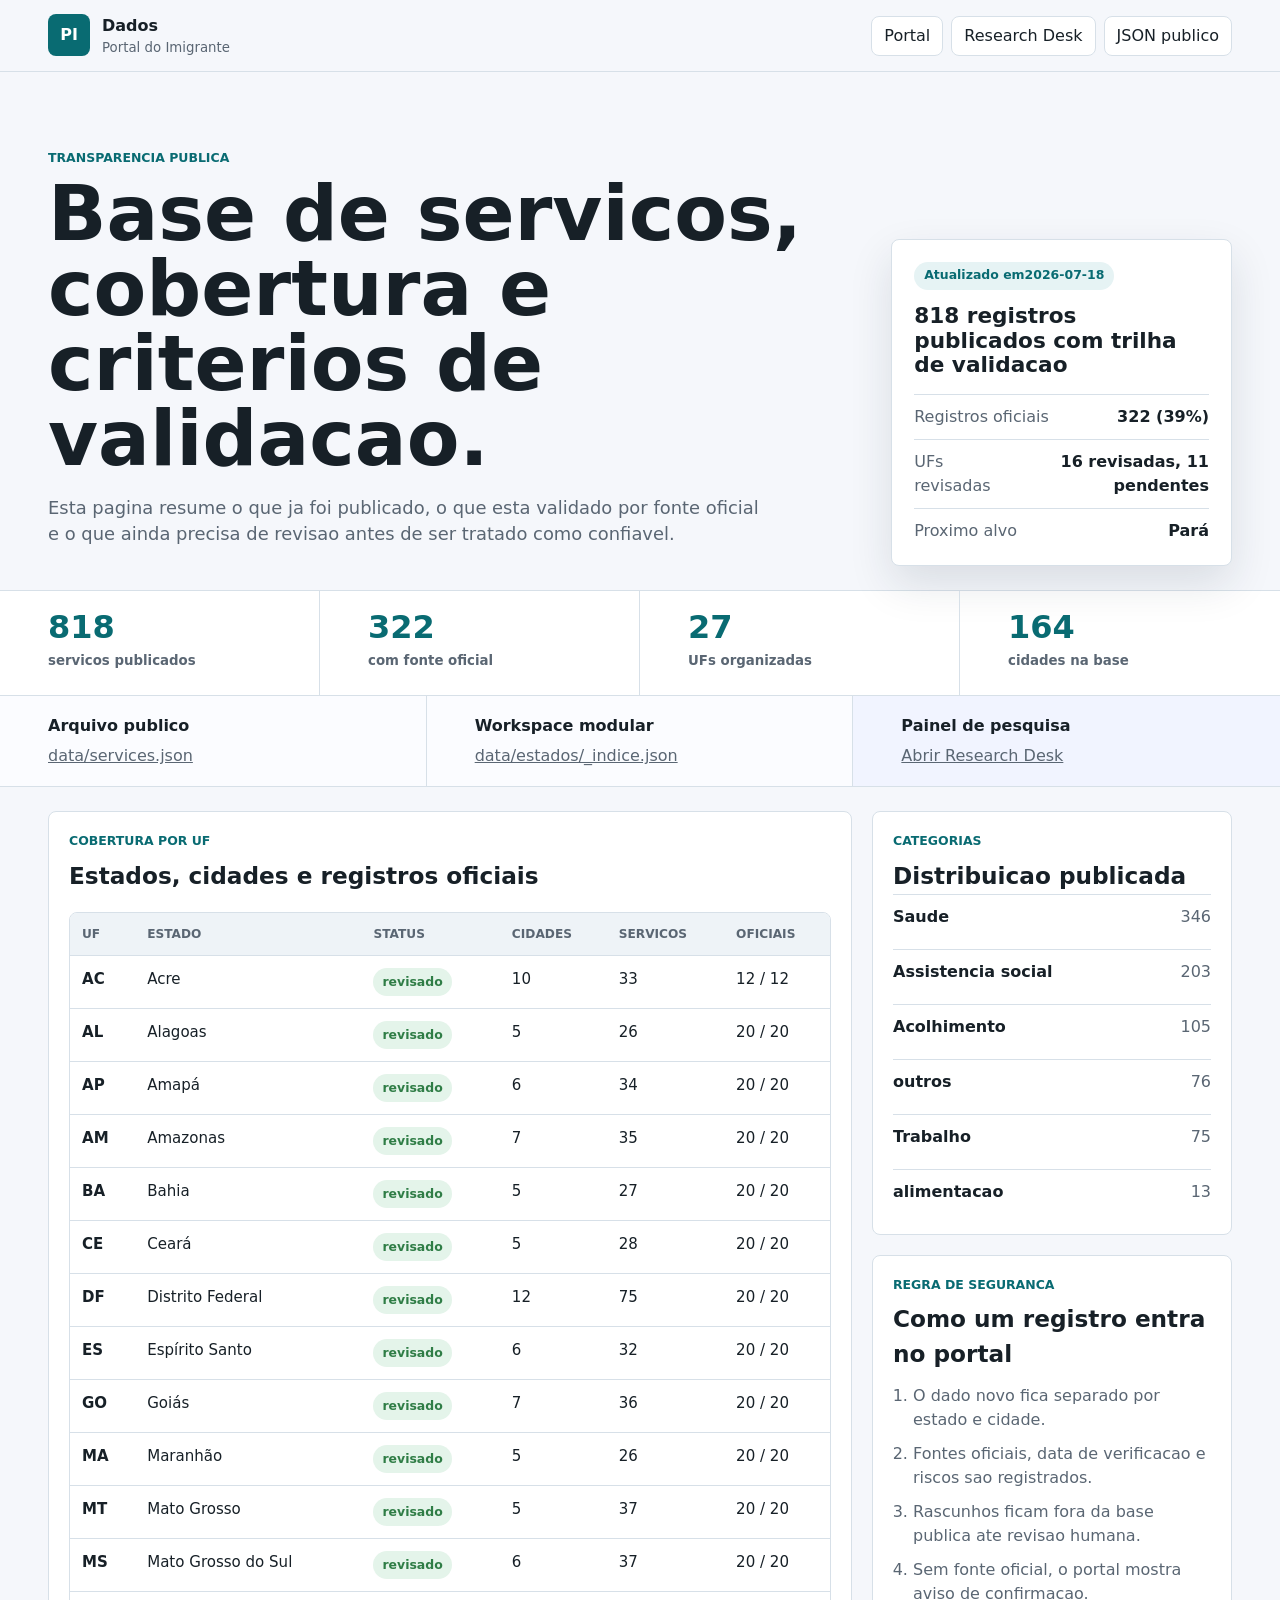
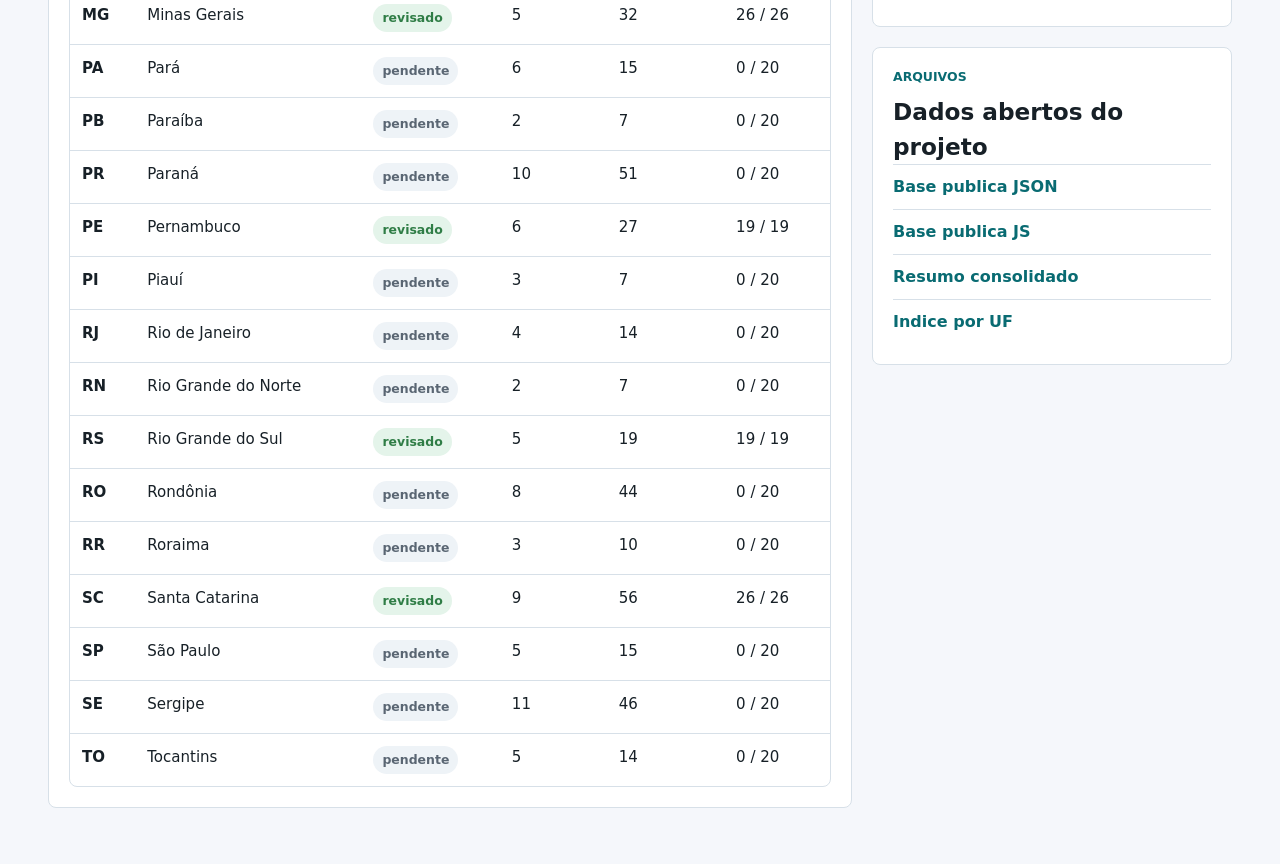
==== data/index.html @ 5c79a4f3 "Add public data overview page" ====
<!doctype html>
<html lang="pt-BR">
<head>
  <meta charset="utf-8">
  <meta name="viewport" content="width=device-width,initial-scale=1">
  <meta name="description" content="Transparencia dos dados do Portal do Imigrante: cobertura, validacao, arquivos publicos e estado da pesquisa.">
  <title>Dados | Portal do Imigrante</title>
  <link rel="stylesheet" href="../research-desk/styles.css">
  <link rel="stylesheet" href="data-page.css">
</head>
<body>
  <header class="topbar">
    <a class="brand" href="../index.html" aria-label="Abrir Portal do Imigrante">
      <span class="brand-mark">PI</span>
      <span>
        <strong>Dados</strong>
        <small>Portal do Imigrante</small>
      </span>
    </a>
    <nav class="top-actions" aria-label="Atalhos">
      <a href="../index.html">Portal</a>
      <a href="../research-desk/">Research Desk</a>
      <a href="services.json">JSON publico</a>
    </nav>
  </header>

  <main>
    <section class="hero data-hero" aria-labelledby="dataTitle">
      <div class="hero-copy">
        <p class="eyebrow">Transparencia publica</p>
        <h1 id="dataTitle">Base de servicos, cobertura e criterios de validacao.</h1>
        <p class="lead">Esta pagina resume o que ja foi publicado, o que esta validado por fonte oficial e o que ainda precisa de revisao antes de ser tratado como confiavel.</p>
      </div>
      <div class="hero-panel" aria-label="Resumo da base">
        <span class="status-pill">Atualizado em <span id="updatedAt">--</span></span>
        <strong id="headline">Carregando dados</strong>
        <dl class="audit-list">
          <div>
            <dt>Registros oficiais</dt>
            <dd id="officialRate">--</dd>
          </div>
          <div>
            <dt>UFs revisadas</dt>
            <dd id="reviewedStates">--</dd>
          </div>
          <div>
            <dt>Proximo alvo</dt>
            <dd id="nextTarget">--</dd>
          </div>
        </dl>
      </div>
    </section>

    <section class="metrics" aria-label="Metricas principais">
      <div>
        <span id="totalServices">--</span>
        <small>servicos publicados</small>
      </div>
      <div>
        <span id="officialServices">--</span>
        <small>com fonte oficial</small>
      </div>
      <div>
        <span id="statesCount">--</span>
        <small>UFs organizadas</small>
      </div>
      <div>
        <span id="citiesCount">--</span>
        <small>cidades na base</small>
      </div>
    </section>

    <section class="audit-strip" aria-label="Arquivos e fluxo">
      <div class="audit-tile">
        <strong>Arquivo publico</strong>
        <span><a href="services.json">data/services.json</a></span>
      </div>
      <div class="audit-tile">
        <strong>Workspace modular</strong>
        <span><a href="estados/_indice.json">data/estados/_indice.json</a></span>
      </div>
      <div class="audit-tile accent">
        <strong>Painel de pesquisa</strong>
        <span><a href="../research-desk/">Abrir Research Desk</a></span>
      </div>
    </section>

    <section class="data-layout">
      <article class="data-panel">
        <div class="section-head">
          <div>
            <p class="eyebrow">Cobertura por UF</p>
            <h2>Estados, cidades e registros oficiais</h2>
          </div>
        </div>
        <div class="table-wrap">
          <table>
            <thead>
              <tr>
                <th>UF</th>
                <th>Estado</th>
                <th>Status</th>
                <th>Cidades</th>
                <th>Servicos</th>
                <th>Oficiais</th>
              </tr>
            </thead>
            <tbody id="stateRows"></tbody>
          </table>
        </div>
      </article>

      <aside class="data-side">
        <section class="data-panel">
          <p class="eyebrow">Categorias</p>
          <h2>Distribuicao publicada</h2>
          <div id="categoryList" class="mini-list"></div>
        </section>

        <section class="data-panel">
          <p class="eyebrow">Regra de seguranca</p>
          <h2>Como um registro entra no portal</h2>
          <ol class="method-list">
            <li>O dado novo fica separado por estado e cidade.</li>
            <li>Fontes oficiais, data de verificacao e riscos sao registrados.</li>
            <li>Rascunhos ficam fora da base publica ate revisao humana.</li>
            <li>Sem fonte oficial, o portal mostra aviso de confirmacao.</li>
          </ol>
        </section>

        <section class="data-panel">
          <p class="eyebrow">Arquivos</p>
          <h2>Dados abertos do projeto</h2>
          <div class="file-links">
            <a href="services.json">Base publica JSON</a>
            <a href="services.js">Base publica JS</a>
            <a href="estados/_portal.json">Resumo consolidado</a>
            <a href="estados/_indice.json">Indice por UF</a>
          </div>
        </section>
      </aside>
    </section>
  </main>

  <script src="services.js"></script>
  <script src="../research-desk/data.js"></script>
  <script src="data-page.js"></script>
</body>
</html>
---- research-desk/styles.css ----
:root {
  color-scheme: light;
  --bg: #f5f7fb;
  --surface: #ffffff;
  --surface-2: #eef3f7;
  --ink: #172027;
  --muted: #5a6673;
  --line: #d7e0e8;
  --teal: #096b72;
  --green: #2f7d46;
  --amber: #a45c14;
  --red: #a33b36;
  --blue: #285f96;
  --violet: #5b5bd6;
  --shadow: 0 18px 44px rgba(28, 42, 58, 0.12);
}

* {
  box-sizing: border-box;
}

html {
  scroll-behavior: smooth;
}

body {
  margin: 0;
  min-width: 320px;
  background: var(--bg);
  color: var(--ink);
  font-family: Inter, ui-sans-serif, system-ui, -apple-system, BlinkMacSystemFont, "Segoe UI", sans-serif;
  line-height: 1.5;
}

a {
  color: inherit;
}

button,
select {
  font: inherit;
}

.topbar {
  position: sticky;
  top: 0;
  z-index: 20;
  display: flex;
  align-items: center;
  justify-content: space-between;
  gap: 16px;
  min-height: 72px;
  padding: 12px clamp(16px, 4vw, 48px);
  border-bottom: 1px solid var(--line);
  background: rgba(245, 247, 251, 0.94);
  backdrop-filter: blur(12px);
}

.brand {
  display: inline-flex;
  align-items: center;
  gap: 12px;
  text-decoration: none;
}

.brand-mark {
  display: grid;
  place-items: center;
  width: 42px;
  height: 42px;
  border-radius: 8px;
  background: var(--teal);
  color: #fff;
  font-weight: 800;
}

.brand strong,
.brand small {
  display: block;
}

.brand small,
.lead,
.progress-label small,
.metrics small,
.audit-list dt,
.audit-tile span,
.city-card small,
.state-button small,
.state-insights small,
.packet-summary small,
.risk-list,
.source-list {
  color: var(--muted);
}

.top-actions {
  display: flex;
  gap: 8px;
}

.top-actions a,
button,
select {
  min-height: 40px;
  border: 1px solid var(--line);
  border-radius: 8px;
  background: var(--surface);
  color: var(--ink);
}

.top-actions a {
  display: inline-flex;
  align-items: center;
  padding: 0 12px;
  text-decoration: none;
}

button {
  cursor: pointer;
  padding: 0 14px;
  font-weight: 700;
}

button:hover,
.top-actions a:hover {
  border-color: var(--teal);
}

select {
  padding: 0 34px 0 10px;
}

main {
  width: min(1440px, 100%);
  margin: 0 auto;
}

.hero {
  display: grid;
  grid-template-columns: minmax(0, 1.4fr) minmax(280px, 0.6fr);
  gap: clamp(20px, 4vw, 48px);
  padding: clamp(32px, 6vw, 80px) clamp(16px, 4vw, 48px) 24px;
}

.hero-copy {
  align-self: end;
}

.eyebrow {
  margin: 0 0 8px;
  color: var(--teal);
  font-size: 0.78rem;
  font-weight: 800;
  letter-spacing: 0;
  text-transform: uppercase;
}

h1,
h2,
h3,
p {
  margin-top: 0;
}

h1 {
  max-width: 820px;
  margin-bottom: 18px;
  font-size: clamp(2.2rem, 6vw, 5.2rem);
  line-height: 0.98;
  letter-spacing: 0;
}

h2 {
  margin-bottom: 0;
  font-size: 1.45rem;
  letter-spacing: 0;
}

h3 {
  margin-bottom: 10px;
  font-size: 1rem;
}

.lead {
  max-width: 720px;
  font-size: 1.12rem;
}

.hero-panel {
  align-self: end;
  padding: 22px;
  border: 1px solid var(--line);
  border-radius: 8px;
  background: var(--surface);
  box-shadow: var(--shadow);
}

.hero-panel strong {
  display: block;
  margin: 14px 0 8px;
  font-size: 1.35rem;
  line-height: 1.15;
}

.audit-list {
  display: grid;
  gap: 10px;
  margin: 16px 0 0;
}

.audit-list div {
  display: flex;
  justify-content: space-between;
  gap: 12px;
  padding-top: 10px;
  border-top: 1px solid var(--line);
}

.audit-list dt,
.audit-list dd {
  margin: 0;
}

.audit-list dd {
  font-weight: 850;
  text-align: right;
}

.status-pill {
  display: inline-flex;
  align-items: center;
  min-height: 28px;
  padding: 0 10px;
  border-radius: 999px;
  background: #e6f3f4;
  color: var(--teal);
  font-size: 0.78rem;
  font-weight: 800;
}

.metrics {
  display: grid;
  grid-template-columns: repeat(4, minmax(0, 1fr));
  border-top: 1px solid var(--line);
  border-bottom: 1px solid var(--line);
  background: var(--surface);
}

.audit-strip {
  display: grid;
  grid-template-columns: 1fr 1fr 1fr;
  gap: 0;
  border-bottom: 1px solid var(--line);
  background: #fbfcff;
}

.audit-tile {
  min-height: 86px;
  padding: 18px clamp(16px, 4vw, 48px);
  border-right: 1px solid var(--line);
}

.audit-tile:last-child {
  border-right: 0;
}

.audit-tile strong,
.audit-tile span {
  display: block;
}

.audit-tile strong {
  margin-bottom: 6px;
}

.audit-tile.accent {
  background: #f1f4ff;
}

.metrics div {
  min-height: 104px;
  padding: 20px clamp(16px, 4vw, 48px);
  border-right: 1px solid var(--line);
}

.metrics div:last-child {
  border-right: 0;
}

.metrics span {
  display: block;
  color: var(--teal);
  font-size: 2rem;
  font-weight: 850;
  line-height: 1;
}

.metrics small {
  display: block;
  margin-top: 8px;
  font-weight: 700;
}

.workspace {
  display: grid;
  grid-template-columns: 340px minmax(0, 1fr);
  align-items: start;
  gap: 0;
  border-bottom: 1px solid var(--line);
}

.state-list {
  position: sticky;
  top: 72px;
  max-height: calc(100vh - 72px);
  overflow: auto;
  padding: 24px;
  border-right: 1px solid var(--line);
  background: var(--surface-2);
}

.section-head {
  display: flex;
  align-items: center;
  justify-content: space-between;
  gap: 16px;
  margin-bottom: 18px;
}

.section-head.compact {
  align-items: end;
}

.state-buttons {
  display: grid;
  gap: 8px;
}

.state-button {
  display: grid;
  grid-template-columns: 46px minmax(0, 1fr) auto;
  align-items: center;
  width: 100%;
  min-height: 64px;
  padding: 10px;
  text-align: left;
}

.state-button.active {
  border-color: var(--teal);
  background: #e7f3f4;
}

.state-button strong,
.city-card strong {
  overflow-wrap: anywhere;
}

.state-button .uf {
  display: grid;
  place-items: center;
  width: 38px;
  height: 38px;
  border-radius: 8px;
  background: var(--ink);
  color: #fff;
  font-weight: 850;
}

.state-button.reviewed .uf {
  background: var(--green);
}

.state-button.pending .uf {
  background: var(--amber);
}

.state-button.in-progress .uf {
  background: var(--blue);
}

.badge {
  display: inline-flex;
  align-items: center;
  min-height: 26px;
  padding: 0 8px;
  border-radius: 999px;
  background: #f1eee7;
  color: var(--amber);
  font-size: 0.72rem;
  font-weight: 850;
}

.badge.good {
  background: #e5f1e8;
  color: var(--green);
}

.badge.work {
  background: #e7eef6;
  color: var(--blue);
}

.detail {
  padding: 24px clamp(16px, 4vw, 40px) 40px;
}

.progress-label {
  min-width: 110px;
  text-align: right;
}

.progress-label span {
  display: block;
  color: var(--teal);
  font-size: 1.5rem;
  font-weight: 850;
}

.progress-track {
  height: 10px;
  overflow: hidden;
  border-radius: 999px;
  background: #dde5e0;
}

.progress-track span {
  display: block;
  width: 0;
  height: 100%;
  border-radius: inherit;
  background: linear-gradient(90deg, var(--teal), var(--green));
  transition: width 180ms ease;
}

.state-insights,
.packet-summary {
  display: grid;
  grid-template-columns: repeat(3, minmax(0, 1fr));
  gap: 12px;
}

.state-insights {
  margin: 16px 0 20px;
}

.packet-summary {
  margin-bottom: 18px;
}

.state-insights div,
.packet-summary div {
  min-height: 86px;
  padding: 14px;
  border: 1px solid var(--line);
  border-radius: 8px;
  background: #fbfcff;
}

.state-insights span,
.packet-summary span {
  display: block;
  color: var(--teal);
  font-size: 1.45rem;
  font-weight: 850;
  line-height: 1;
}

.state-insights small,
.packet-summary small {
  display: block;
  margin-top: 8px;
  font-weight: 700;
}

.city-grid {
  display: grid;
  grid-template-columns: repeat(3, minmax(0, 1fr));
  gap: 12px;
  margin: 20px 0 28px;
}

.city-card {
  min-height: 128px;
  padding: 16px;
  border: 1px solid var(--line);
  border-radius: 8px;
  background: var(--surface);
  text-align: left;
}

.city-card.active {
  border-color: var(--teal);
  box-shadow: inset 0 0 0 1px var(--teal);
}

.city-card strong,
.city-card span,
.city-card small {
  display: block;
}

.city-card span {
  margin-top: 10px;
  font-size: 1.3rem;
  font-weight: 850;
}

.research-flow,
.rules {
  padding: 22px;
  border: 1px solid var(--line);
  border-radius: 8px;
  background: var(--surface);
}

.flow-layout {
  display: grid;
  grid-template-columns: minmax(260px, 0.42fr) minmax(0, 0.58fr);
  gap: 20px;
}

.checklist ul,
.rule-list {
  display: grid;
  gap: 10px;
  margin: 0;
  padding: 0;
  list-style: none;
}

.checklist li,
.rule-list div {
  padding: 12px;
  border: 1px solid var(--line);
  border-radius: 8px;
  background: #fbfcfa;
}

pre {
  min-height: 320px;
  max-height: 520px;
  margin: 0;
  overflow: auto;
  padding: 16px;
  border: 1px solid var(--line);
  border-radius: 8px;
  background: #16211e;
  color: #eaf5ee;
  font-family: "Cascadia Code", "SFMono-Regular", Consolas, monospace;
  font-size: 0.88rem;
  white-space: pre-wrap;
}

.packet-report {
  display: grid;
  gap: 14px;
}

.packet-status-grid {
  display: grid;
  grid-template-columns: repeat(4, minmax(0, 1fr));
  gap: 10px;
}

.packet-status-grid div,
.packet-section,
.packet-file,
.risk-row,
.json-details {
  border: 1px solid var(--line);
  border-radius: 8px;
  background: #fbfcff;
}

.packet-status-grid div {
  min-height: 82px;
  padding: 12px;
}

.packet-status-grid span {
  display: block;
  color: var(--teal);
  font-size: 1.2rem;
  font-weight: 850;
}

.packet-status-grid small {
  display: block;
  margin-top: 6px;
  font-weight: 750;
}

.packet-section {
  padding: 14px;
}

.packet-section h4 {
  margin: 0 0 10px;
  font-size: 0.95rem;
}

.packet-section p {
  margin: 8px 0 0;
}

.packet-section ol {
  display: grid;
  gap: 8px;
  margin: 0;
  padding-left: 20px;
}

.packet-file,
.risk-row {
  display: grid;
  gap: 5px;
  padding: 10px;
}

.packet-file + .packet-file,
.risk-row + .risk-row {
  margin-top: 8px;
}

.packet-file span,
.risk-row span {
  color: var(--muted);
  font-size: 0.86rem;
}

.packet-file code {
  overflow-wrap: anywhere;
  font-size: 0.82rem;
}

.packet-ok {
  color: var(--teal);
  font-weight: 750;
}

.json-details {
  padding: 12px;
}

.json-details summary {
  cursor: pointer;
  font-weight: 800;
}

.json-details pre {
  min-height: 220px;
  margin-top: 12px;
}

.rules {
  margin: 28px clamp(16px, 4vw, 48px) 48px;
}

.rule-list {
  grid-template-columns: repeat(5, minmax(0, 1fr));
}

.toast {
  position: fixed;
  right: 18px;
  bottom: 18px;
  z-index: 30;
  max-width: 320px;
  padding: 12px 14px;
  border-radius: 8px;
  background: var(--ink);
  color: #fff;
  box-shadow: var(--shadow);
  opacity: 0;
  transform: translateY(12px);
  transition: opacity 160ms ease, transform 160ms ease;
  pointer-events: none;
}

.toast.show {
  opacity: 1;
  transform: translateY(0);
}

@media (max-width: 980px) {
  .hero,
  .workspace,
  .flow-layout,
  .audit-strip {
    grid-template-columns: 1fr;
  }

  .state-list {
    position: static;
    max-height: none;
    border-right: 0;
    border-bottom: 1px solid var(--line);
  }

  .state-buttons {
    grid-template-columns: repeat(2, minmax(0, 1fr));
  }

  .city-grid,
  .rule-list,
  .state-insights,
  .packet-summary,
  .packet-status-grid {
    grid-template-columns: repeat(2, minmax(0, 1fr));
  }

  .audit-tile {
    border-right: 0;
    border-bottom: 1px solid var(--line);
  }

  .audit-tile:last-child {
    border-bottom: 0;
  }
}

@media (max-width: 640px) {
  .topbar,
  .section-head,
  .metrics {
    align-items: stretch;
  }

  .topbar,
  .section-head {
    flex-direction: column;
  }

  .top-actions {
    width: 100%;
  }

  .top-actions a {
    flex: 1;
    justify-content: center;
  }

  .metrics,
  .state-buttons,
  .city-grid,
  .rule-list,
  .state-insights,
  .packet-summary,
  .packet-status-grid {
    grid-template-columns: 1fr;
  }

  .metrics div {
    border-right: 0;
    border-bottom: 1px solid var(--line);
  }

  .metrics div:last-child {
    border-bottom: 0;
  }

  .progress-label {
    text-align: left;
  }
}
---- data/data-page.css ----
.data-hero h1 {
  max-width: 900px;
}

.data-layout {
  display: grid;
  grid-template-columns: minmax(0, 1fr) 360px;
  gap: 20px;
  padding: 24px clamp(16px, 4vw, 48px) 56px;
}

.data-panel {
  border: 1px solid var(--line);
  border-radius: 8px;
  background: var(--surface);
  padding: 20px;
}

.table-wrap {
  overflow: auto;
  border: 1px solid var(--line);
  border-radius: 8px;
}

table {
  width: 100%;
  min-width: 720px;
  border-collapse: collapse;
  font-size: 0.94rem;
}

th,
td {
  padding: 12px;
  border-bottom: 1px solid var(--line);
  text-align: left;
  vertical-align: top;
}

th {
  background: var(--surface-2);
  color: var(--muted);
  font-size: 0.76rem;
  text-transform: uppercase;
}

tbody tr:last-child td {
  border-bottom: 0;
}

.status {
  display: inline-flex;
  align-items: center;
  min-height: 28px;
  padding: 2px 9px;
  border-radius: 999px;
  background: var(--surface-2);
  color: var(--muted);
  font-size: 0.78rem;
  font-weight: 800;
}

.status.reviewed {
  background: #e4f4ea;
  color: var(--green);
}

.status.in-progress {
  background: #fff1df;
  color: var(--amber);
}

.data-side {
  display: grid;
  gap: 20px;
  align-content: start;
}

.mini-list {
  display: grid;
  gap: 10px;
}

.mini-list div,
.file-links a {
  display: flex;
  justify-content: space-between;
  gap: 12px;
  padding: 10px 0;
  border-top: 1px solid var(--line);
}

.mini-list span {
  color: var(--muted);
}

.method-list {
  margin: 12px 0 0;
  padding-left: 20px;
  color: var(--muted);
}

.method-list li + li {
  margin-top: 10px;
}

.file-links {
  display: grid;
}

.file-links a {
  color: var(--teal);
  font-weight: 800;
  text-decoration: none;
}

@media (max-width: 980px) {
  .data-layout {
    grid-template-columns: 1fr;
  }
}

@media (max-width: 640px) {
  .top-actions {
    flex-wrap: wrap;
  }

  .data-panel {
    padding: 16px;
  }
}
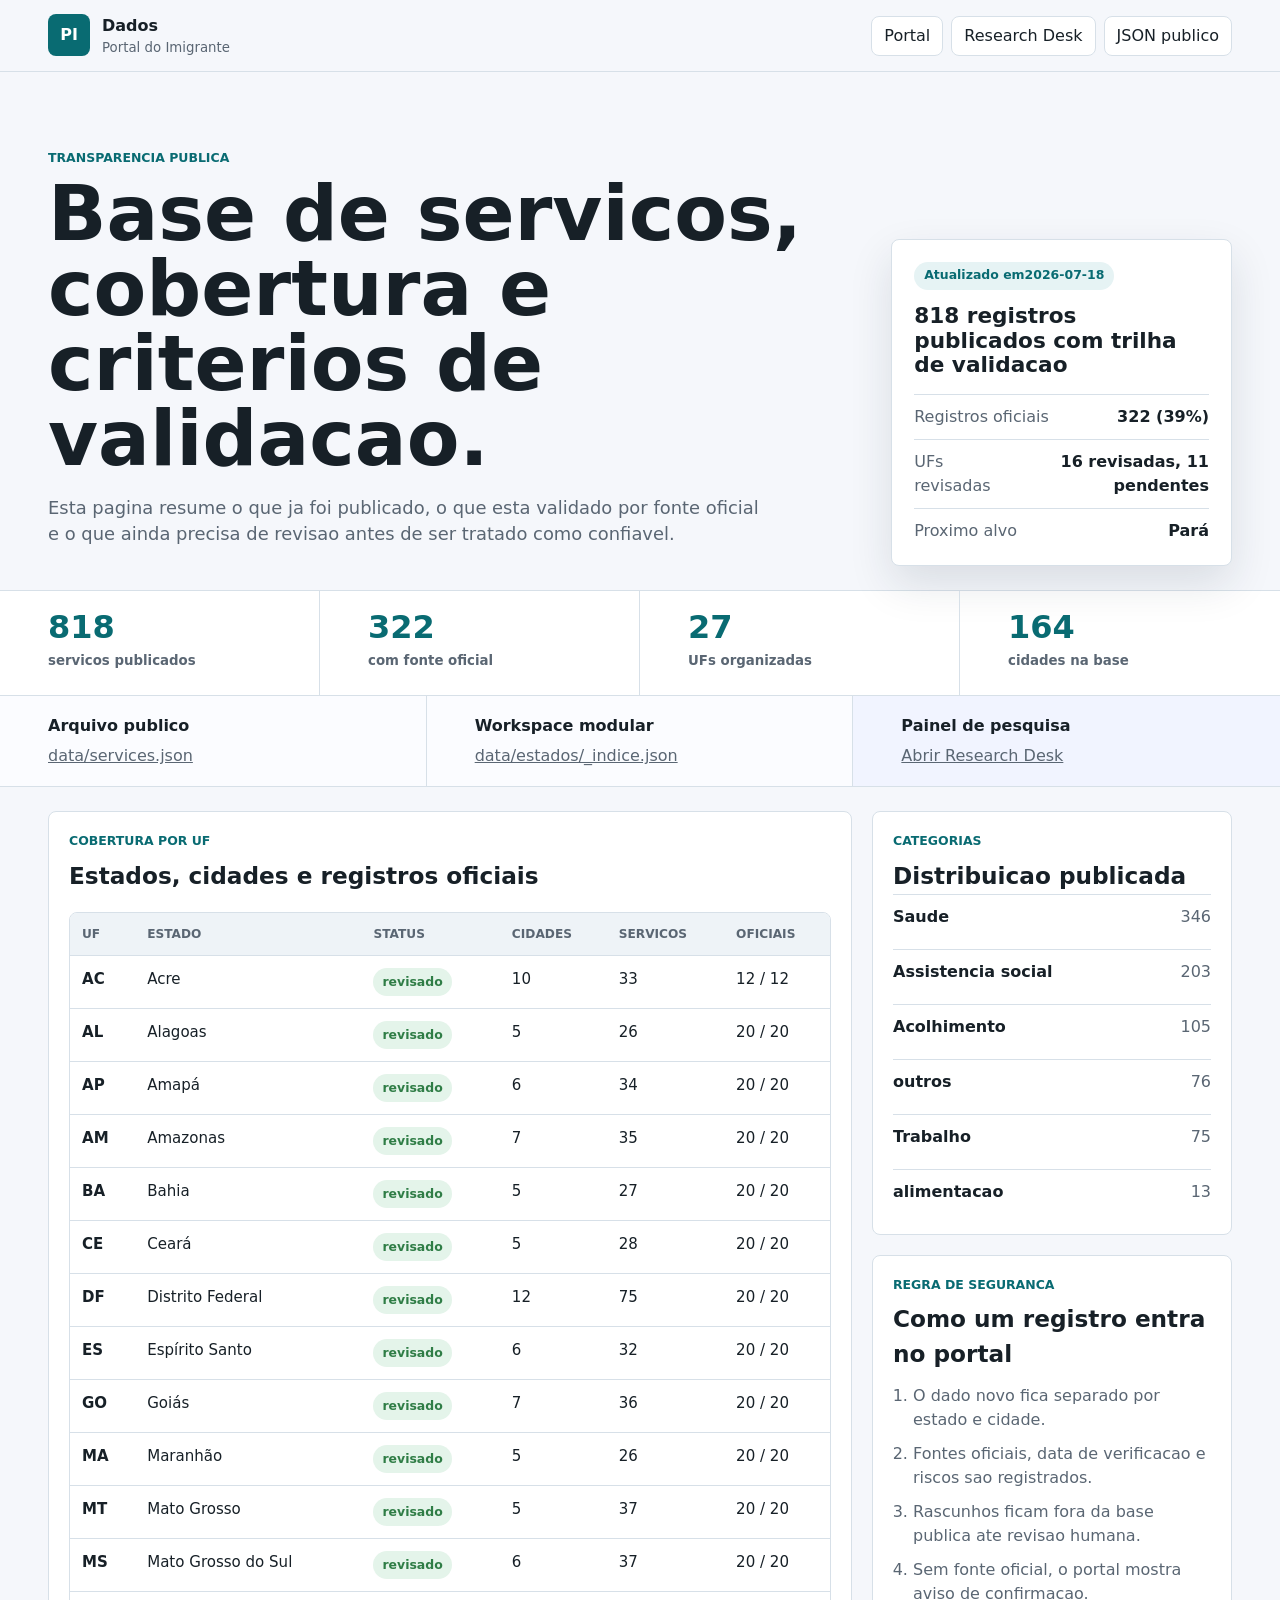
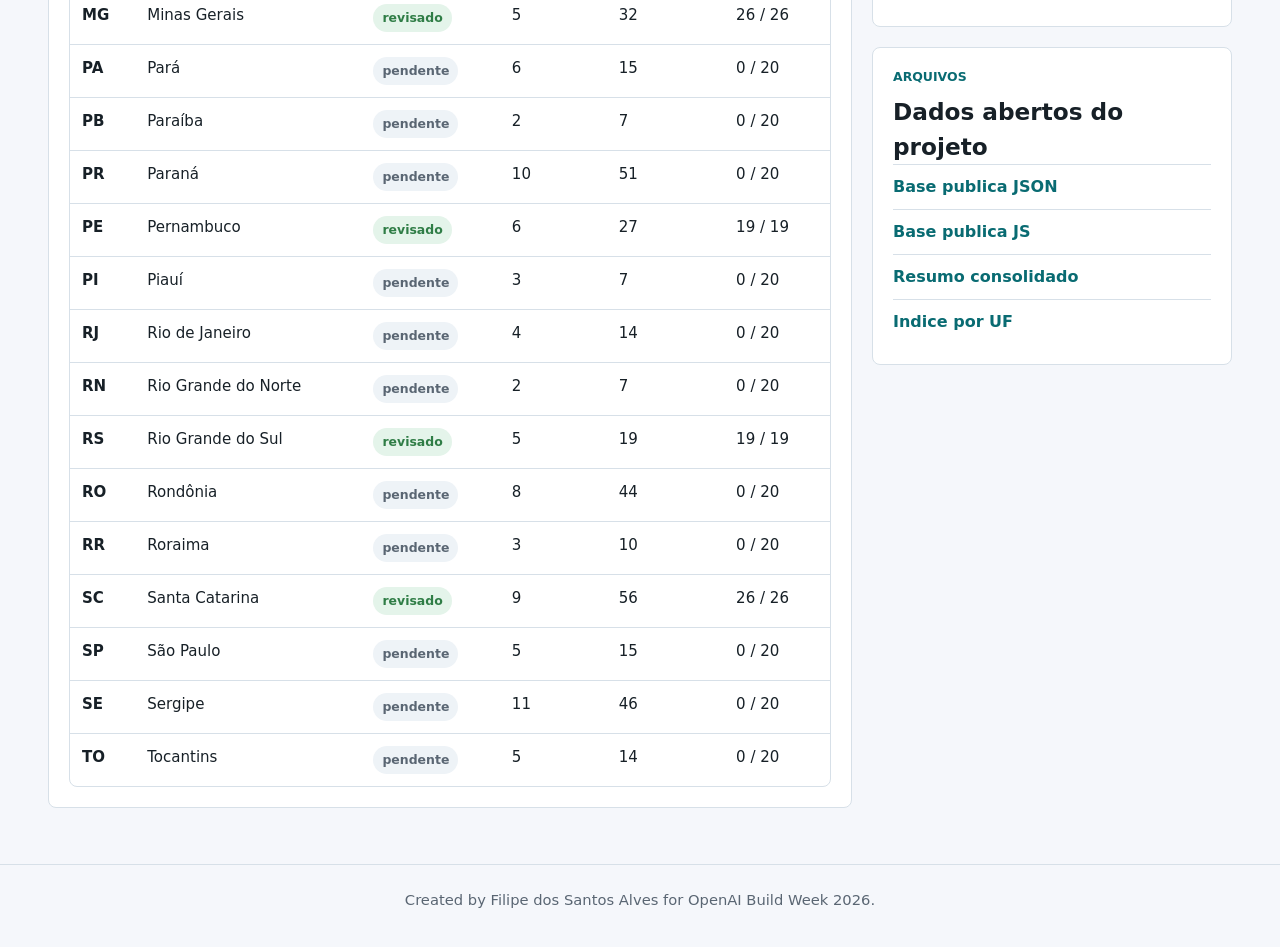
==== commit 04afab51: "Add creator credit to site footers" ====
--- a/data/index.html
+++ b/data/index.html
@@ -142,6 +142,10 @@
     </section>
   </main>
 
+  <footer class="site-credit">
+    <span>Created by Filipe dos Santos Alves for OpenAI Build Week 2026.</span>
+  </footer>
+
   <script src="services.js"></script>
   <script src="../research-desk/data.js"></script>
   <script src="data-page.js"></script>
--- a/research-desk/styles.css
+++ b/research-desk/styles.css
@@ -765,3 +765,11 @@
     text-align: left;
   }
 }
+
+.site-credit {
+  padding: 24px clamp(16px, 4vw, 48px) 36px;
+  border-top: 1px solid var(--line);
+  color: var(--muted);
+  font-size: 0.92rem;
+  text-align: center;
+}
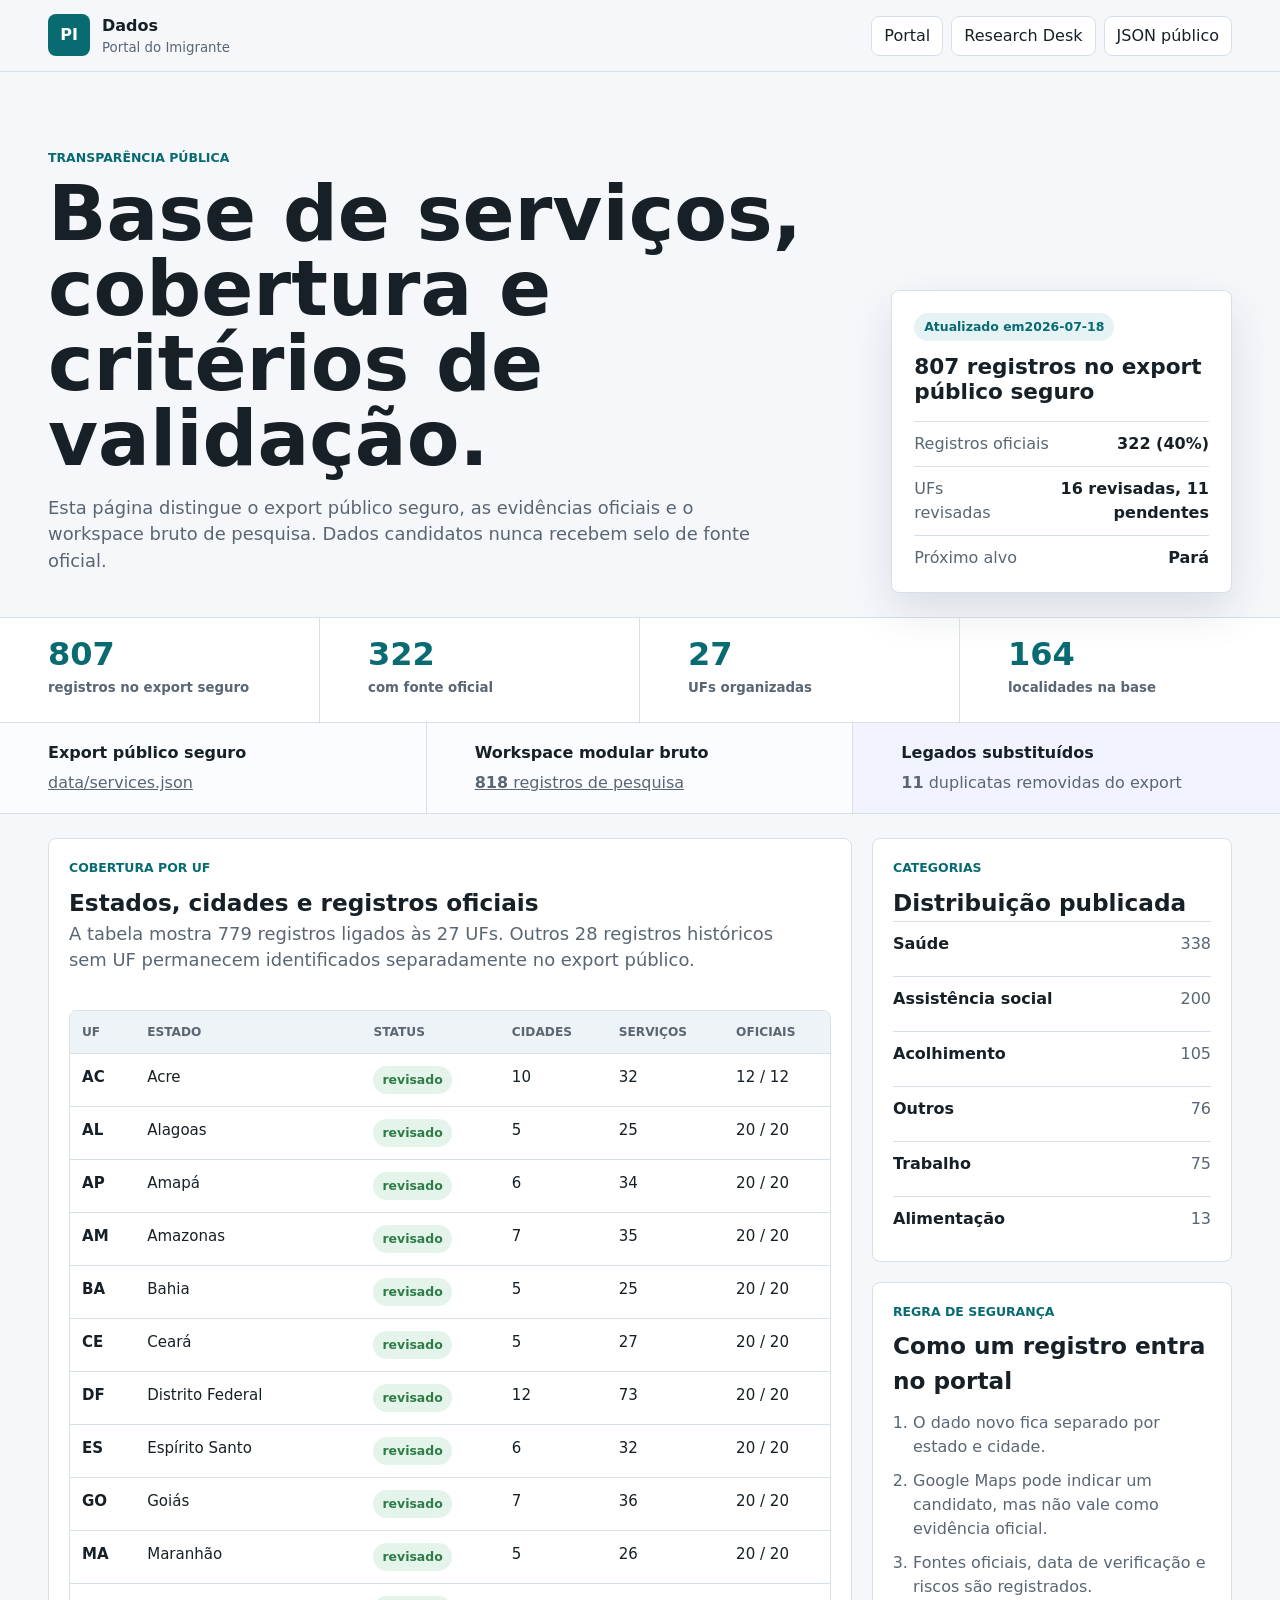
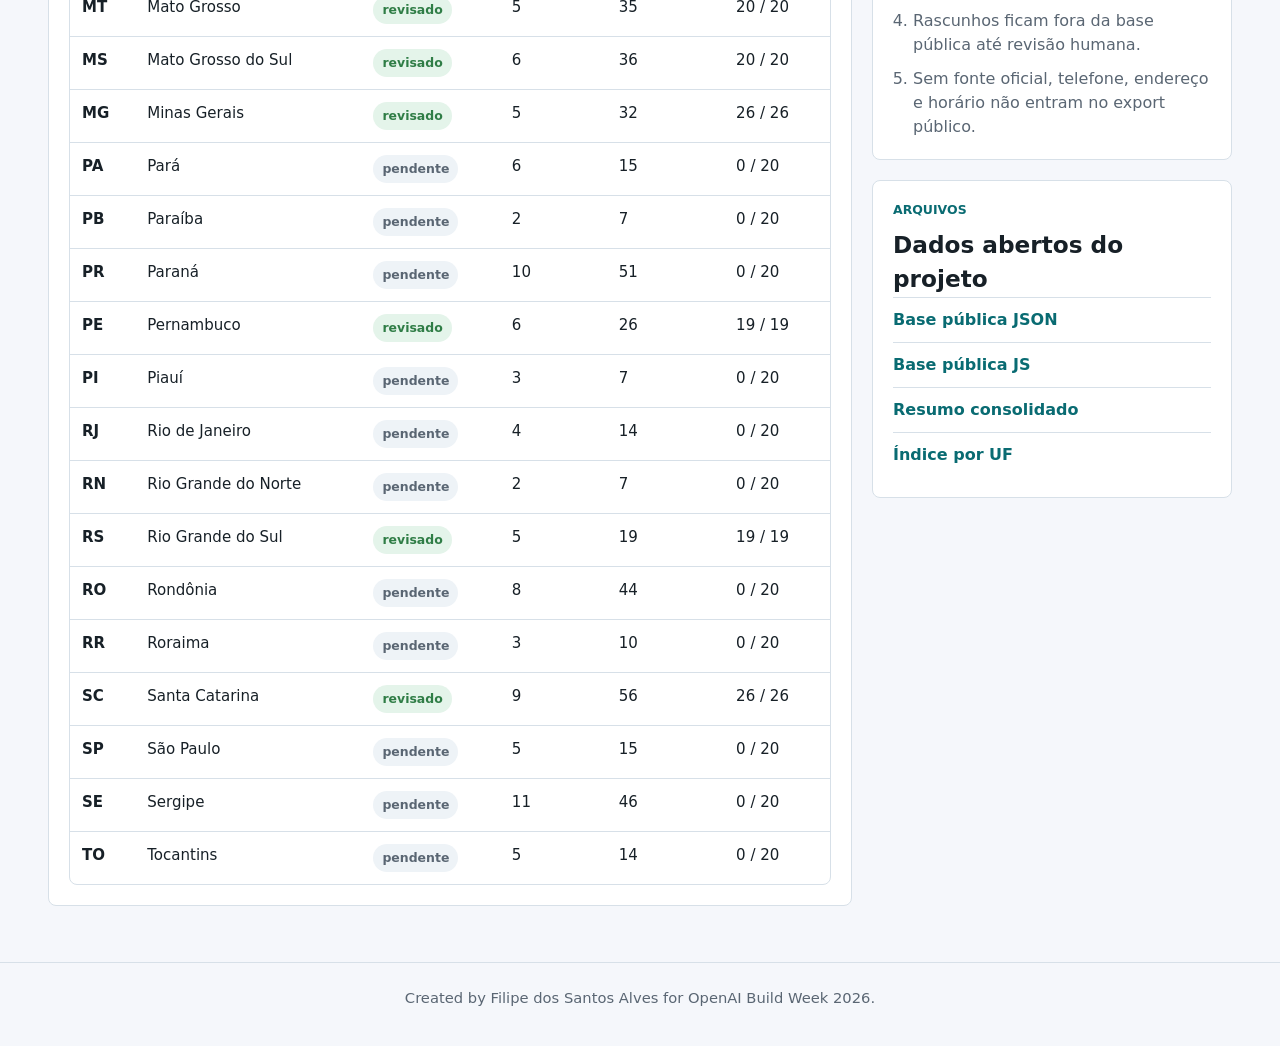
==== commit b27322e7: "Harden data validation and hackathon submission" ====
--- a/data/index.html
+++ b/data/index.html
@@ -3,12 +3,14 @@
 <head>
   <meta charset="utf-8">
   <meta name="viewport" content="width=device-width,initial-scale=1">
-  <meta name="description" content="Transparencia dos dados do Portal do Imigrante: cobertura, validacao, arquivos publicos e estado da pesquisa.">
+  <meta name="description" content="Transparência dos dados do Portal do Imigrante: cobertura, validação, arquivos públicos e estado da pesquisa.">
+  <meta http-equiv="Content-Security-Policy" content="default-src 'self'; style-src 'self'; script-src 'self'; img-src 'self' data:; connect-src 'self'; object-src 'none'; base-uri 'self'; form-action 'self'">
   <title>Dados | Portal do Imigrante</title>
   <link rel="stylesheet" href="../research-desk/styles.css">
   <link rel="stylesheet" href="data-page.css">
 </head>
 <body>
+  <a class="skip-link" href="#main-content">Pular para o conteúdo</a>
   <header class="topbar">
     <a class="brand" href="../index.html" aria-label="Abrir Portal do Imigrante">
       <span class="brand-mark">PI</span>
@@ -20,16 +22,16 @@
     <nav class="top-actions" aria-label="Atalhos">
       <a href="../index.html">Portal</a>
       <a href="../research-desk/">Research Desk</a>
-      <a href="services.json">JSON publico</a>
+      <a href="services.json">JSON público</a>
     </nav>
   </header>
 
-  <main>
+  <main id="main-content">
     <section class="hero data-hero" aria-labelledby="dataTitle">
       <div class="hero-copy">
-        <p class="eyebrow">Transparencia publica</p>
-        <h1 id="dataTitle">Base de servicos, cobertura e criterios de validacao.</h1>
-        <p class="lead">Esta pagina resume o que ja foi publicado, o que esta validado por fonte oficial e o que ainda precisa de revisao antes de ser tratado como confiavel.</p>
+        <p class="eyebrow">Transparência pública</p>
+        <h1 id="dataTitle">Base de serviços, cobertura e critérios de validação.</h1>
+        <p class="lead">Esta página distingue o export público seguro, as evidências oficiais e o workspace bruto de pesquisa. Dados candidatos nunca recebem selo de fonte oficial.</p>
       </div>
       <div class="hero-panel" aria-label="Resumo da base">
         <span class="status-pill">Atualizado em <span id="updatedAt">--</span></span>
@@ -44,7 +46,7 @@
             <dd id="reviewedStates">--</dd>
           </div>
           <div>
-            <dt>Proximo alvo</dt>
+            <dt>Próximo alvo</dt>
             <dd id="nextTarget">--</dd>
           </div>
         </dl>
@@ -54,7 +56,7 @@
     <section class="metrics" aria-label="Metricas principais">
       <div>
         <span id="totalServices">--</span>
-        <small>servicos publicados</small>
+        <small>registros no export seguro</small>
       </div>
       <div>
         <span id="officialServices">--</span>
@@ -66,22 +68,22 @@
       </div>
       <div>
         <span id="citiesCount">--</span>
-        <small>cidades na base</small>
+        <small>localidades na base</small>
       </div>
     </section>
 
     <section class="audit-strip" aria-label="Arquivos e fluxo">
       <div class="audit-tile">
-        <strong>Arquivo publico</strong>
+        <strong>Export público seguro</strong>
         <span><a href="services.json">data/services.json</a></span>
       </div>
       <div class="audit-tile">
-        <strong>Workspace modular</strong>
-        <span><a href="estados/_indice.json">data/estados/_indice.json</a></span>
+        <strong>Workspace modular bruto</strong>
+        <span><a href="estados/_indice.json"><b id="rawWorkspaceCount">--</b> registros de pesquisa</a></span>
       </div>
       <div class="audit-tile accent">
-        <strong>Painel de pesquisa</strong>
-        <span><a href="../research-desk/">Abrir Research Desk</a></span>
+        <strong>Legados substituídos</strong>
+        <span><b id="legacyCount">--</b> duplicatas removidas do export</span>
       </div>
     </section>
 
@@ -91,6 +93,7 @@
           <div>
             <p class="eyebrow">Cobertura por UF</p>
             <h2>Estados, cidades e registros oficiais</h2>
+            <p class="lead">A tabela mostra 779 registros ligados às 27 UFs. Outros 28 registros históricos sem UF permanecem identificados separadamente no export público.</p>
           </div>
         </div>
         <div class="table-wrap">
@@ -101,7 +104,7 @@
                 <th>Estado</th>
                 <th>Status</th>
                 <th>Cidades</th>
-                <th>Servicos</th>
+                <th>Serviços</th>
                 <th>Oficiais</th>
               </tr>
             </thead>
@@ -113,18 +116,19 @@
       <aside class="data-side">
         <section class="data-panel">
           <p class="eyebrow">Categorias</p>
-          <h2>Distribuicao publicada</h2>
+          <h2>Distribuição publicada</h2>
           <div id="categoryList" class="mini-list"></div>
         </section>
 
         <section class="data-panel">
-          <p class="eyebrow">Regra de seguranca</p>
+          <p class="eyebrow">Regra de segurança</p>
           <h2>Como um registro entra no portal</h2>
           <ol class="method-list">
             <li>O dado novo fica separado por estado e cidade.</li>
-            <li>Fontes oficiais, data de verificacao e riscos sao registrados.</li>
-            <li>Rascunhos ficam fora da base publica ate revisao humana.</li>
-            <li>Sem fonte oficial, o portal mostra aviso de confirmacao.</li>
+            <li>Google Maps pode indicar um candidato, mas não vale como evidência oficial.</li>
+            <li>Fontes oficiais, data de verificação e riscos são registrados.</li>
+            <li>Rascunhos ficam fora da base pública até revisão humana.</li>
+            <li>Sem fonte oficial, telefone, endereço e horário não entram no export público.</li>
           </ol>
         </section>
 
@@ -132,10 +136,10 @@
           <p class="eyebrow">Arquivos</p>
           <h2>Dados abertos do projeto</h2>
           <div class="file-links">
-            <a href="services.json">Base publica JSON</a>
-            <a href="services.js">Base publica JS</a>
+            <a href="services.json">Base pública JSON</a>
+            <a href="services.js">Base pública JS</a>
             <a href="estados/_portal.json">Resumo consolidado</a>
-            <a href="estados/_indice.json">Indice por UF</a>
+            <a href="estados/_indice.json">Índice por UF</a>
           </div>
         </section>
       </aside>
--- a/research-desk/styles.css
+++ b/research-desk/styles.css
@@ -36,6 +36,28 @@
   color: inherit;
 }
 
+.skip-link {
+  position: fixed;
+  top: 8px;
+  left: 8px;
+  z-index: 100;
+  padding: 10px 14px;
+  border-radius: 8px;
+  background: #ffbf47;
+  color: #111;
+  font-weight: 800;
+  transform: translateY(-160%);
+}
+
+.skip-link:focus {
+  transform: none;
+}
+
+:focus-visible {
+  outline: 3px solid #ffbf47;
+  outline-offset: 3px;
+}
+
 button,
 select {
   font: inherit;
--- a/data/data-page.css
+++ b/data/data-page.css
@@ -10,6 +10,7 @@
 }
 
 .data-panel {
+  min-width: 0;
   border: 1px solid var(--line);
   border-radius: 8px;
   background: var(--surface);
@@ -116,7 +117,7 @@
 
 @media (max-width: 980px) {
   .data-layout {
-    grid-template-columns: 1fr;
+    grid-template-columns: minmax(0, 1fr);
   }
 }
 
@@ -128,4 +129,8 @@
   .data-panel {
     padding: 16px;
   }
+
+  .data-layout {
+    padding-inline: 11px;
+  }
 }
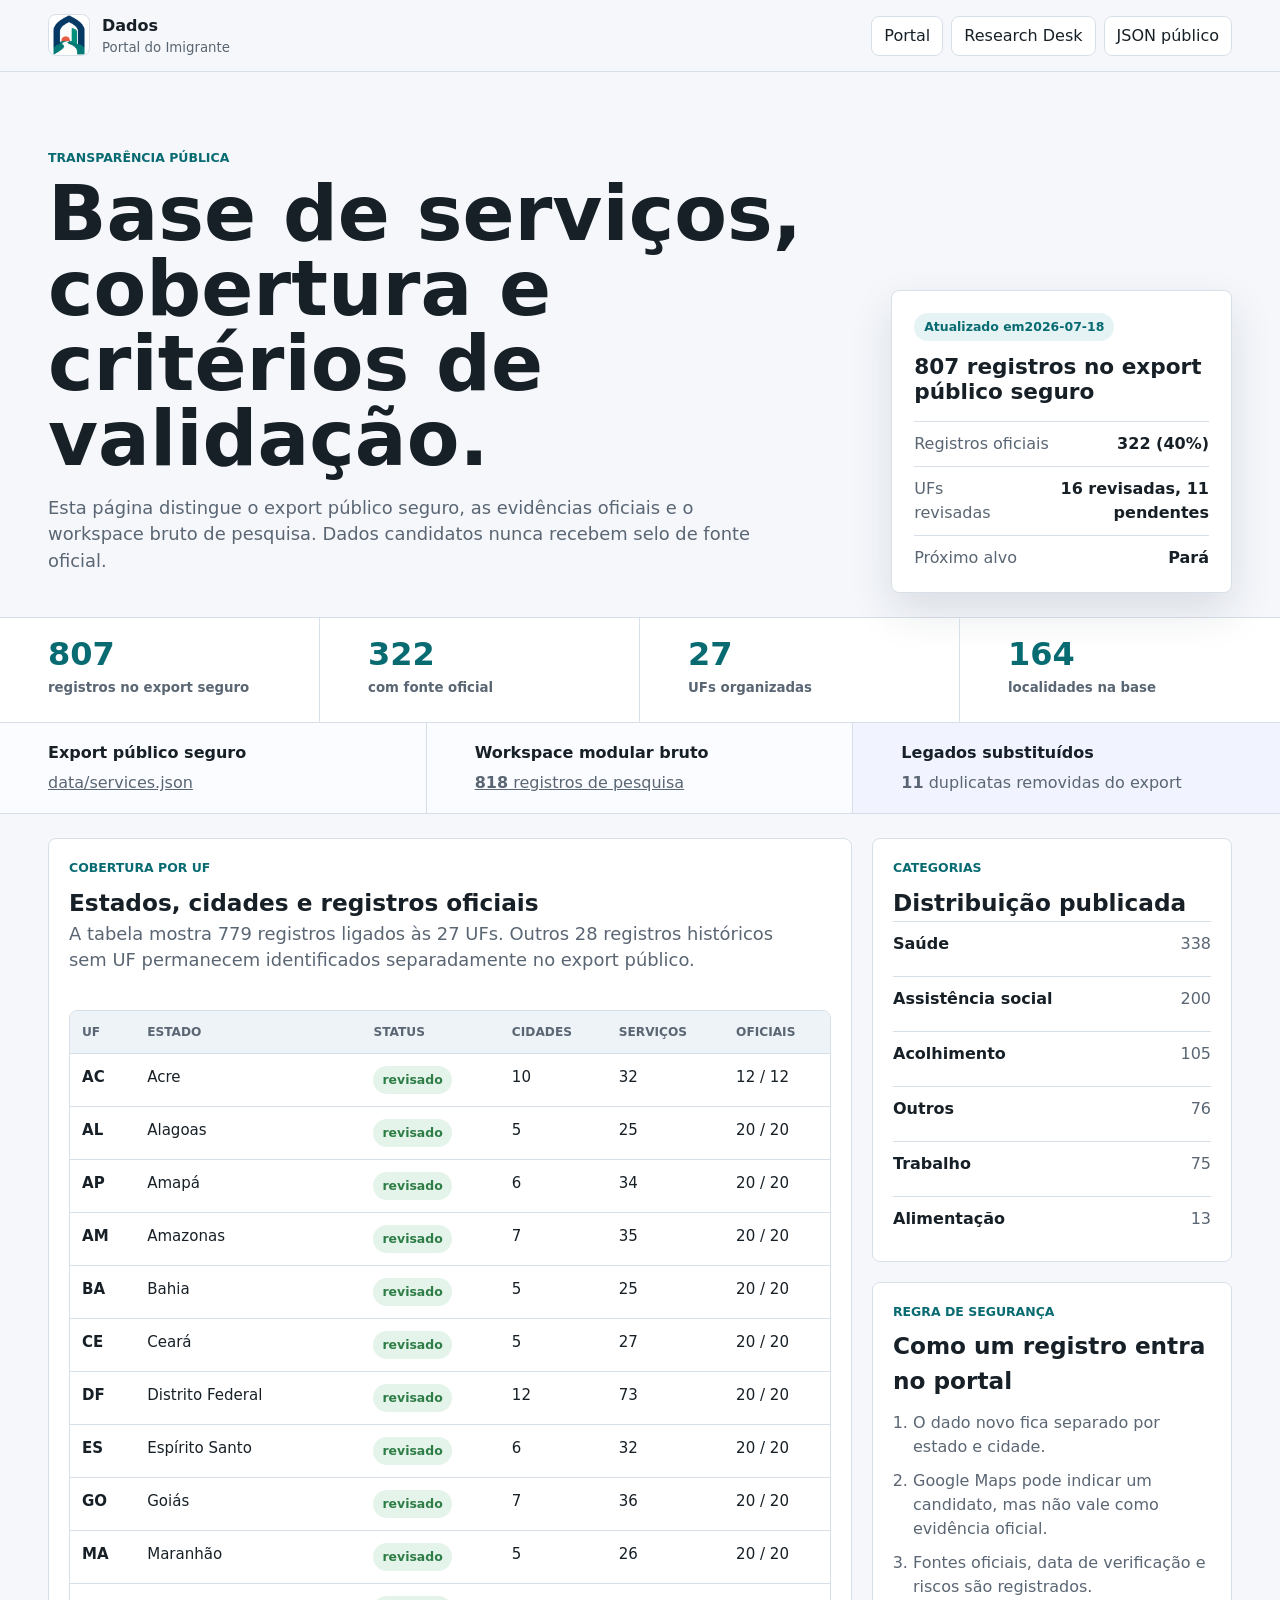
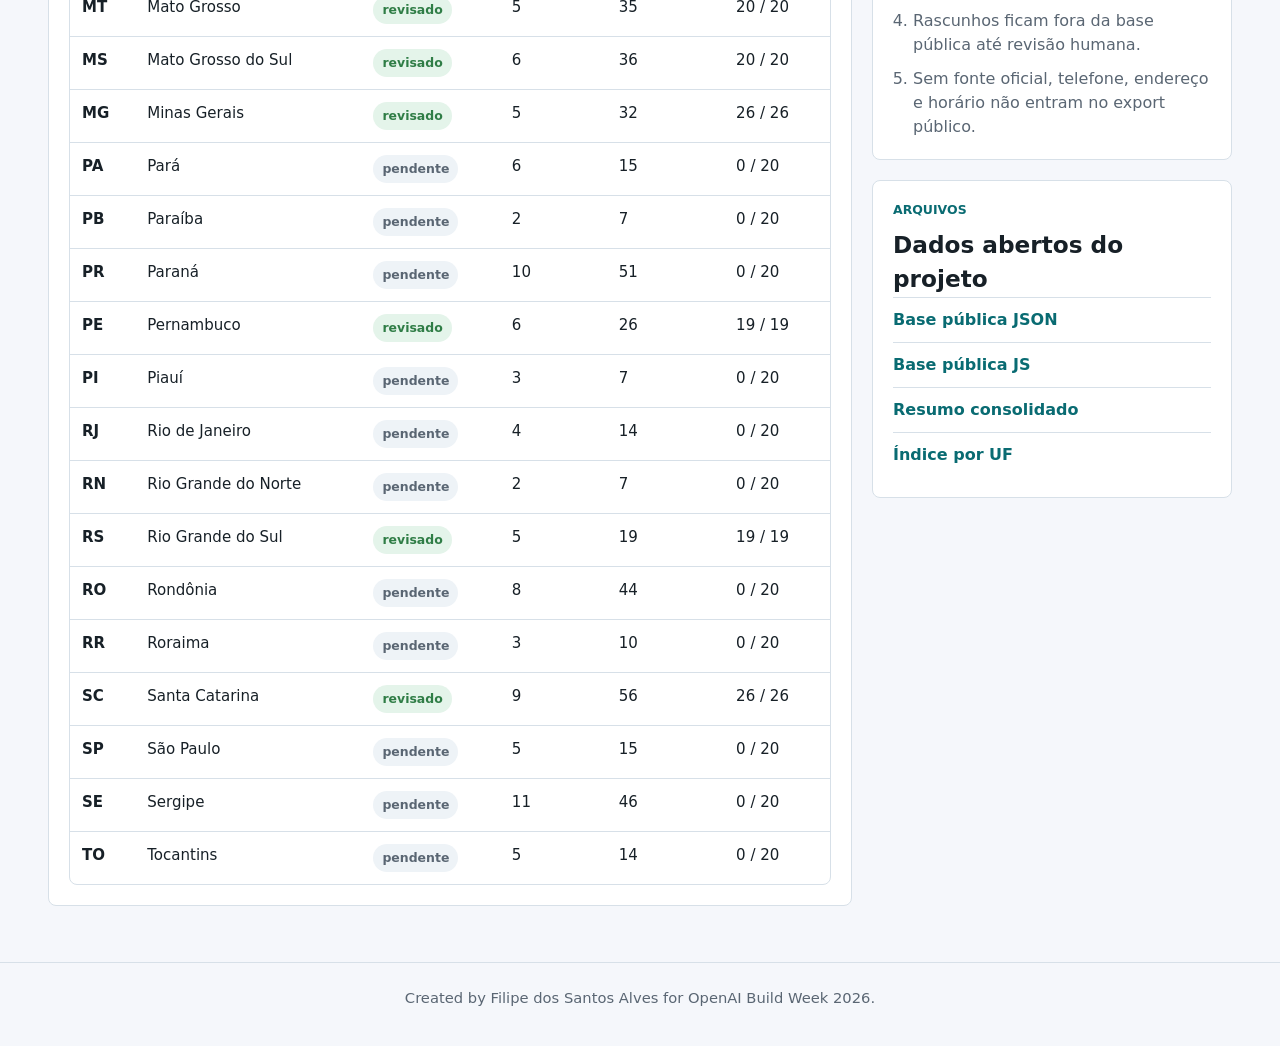
==== commit f30cc2c8: "Add Portal do Imigrante brand logo" ====
--- a/data/index.html
+++ b/data/index.html
@@ -6,6 +6,7 @@
   <meta name="description" content="Transparência dos dados do Portal do Imigrante: cobertura, validação, arquivos públicos e estado da pesquisa.">
   <meta http-equiv="Content-Security-Policy" content="default-src 'self'; style-src 'self'; script-src 'self'; img-src 'self' data:; connect-src 'self'; object-src 'none'; base-uri 'self'; form-action 'self'">
   <title>Dados | Portal do Imigrante</title>
+  <link rel="icon" type="image/png" href="../assets/logo.png">
   <link rel="stylesheet" href="../research-desk/styles.css">
   <link rel="stylesheet" href="data-page.css">
 </head>
@@ -13,7 +14,7 @@
   <a class="skip-link" href="#main-content">Pular para o conteúdo</a>
   <header class="topbar">
     <a class="brand" href="../index.html" aria-label="Abrir Portal do Imigrante">
-      <span class="brand-mark">PI</span>
+      <span class="brand-mark" aria-hidden="true"><img class="brand-logo" src="../assets/logo.png" alt=""></span>
       <span>
         <strong>Dados</strong>
         <small>Portal do Imigrante</small>
--- a/research-desk/styles.css
+++ b/research-desk/styles.css
@@ -91,9 +91,18 @@
   width: 42px;
   height: 42px;
   border-radius: 8px;
-  background: var(--teal);
+  background: #fff;
+  border: 1px solid var(--line);
   color: #fff;
   font-weight: 800;
+  overflow: hidden;
+}
+
+.brand-logo {
+  width: 100%;
+  height: 100%;
+  object-fit: contain;
+  transform: scale(1.3);
 }
 
 .brand strong,
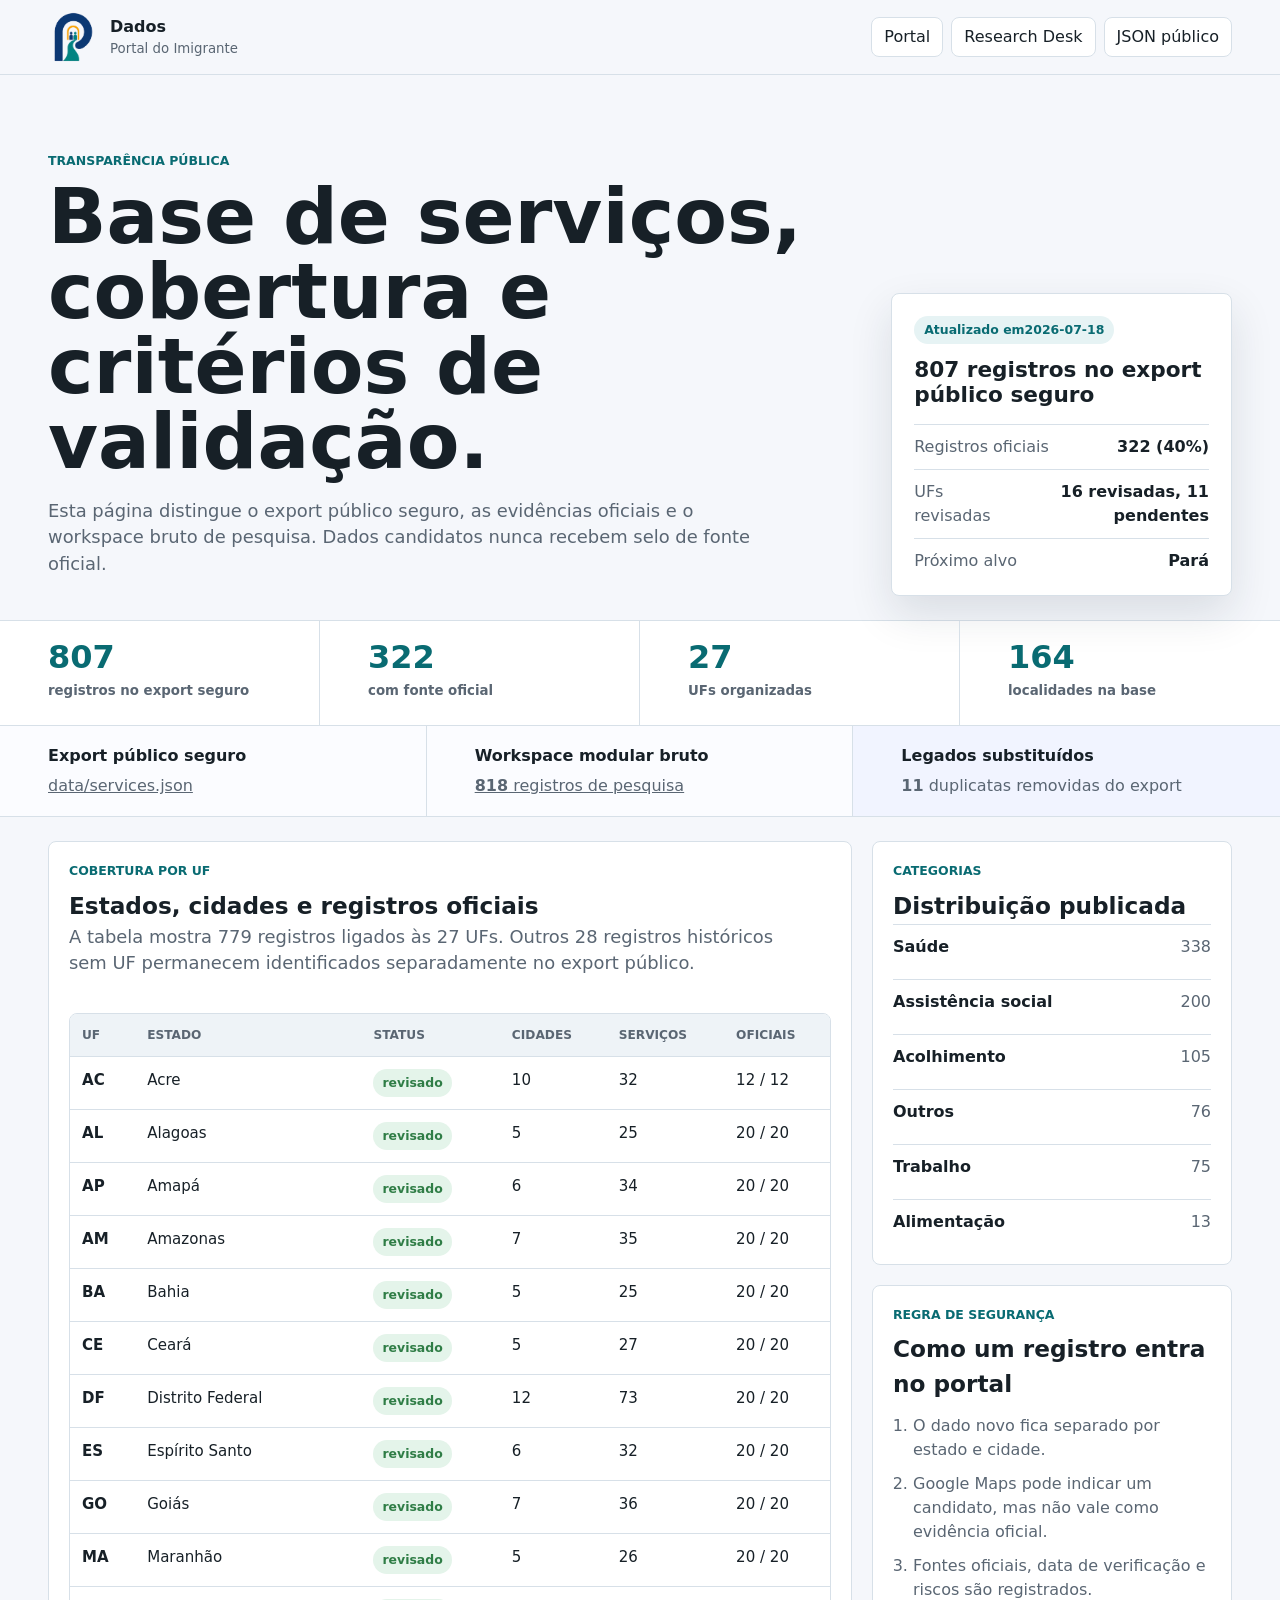
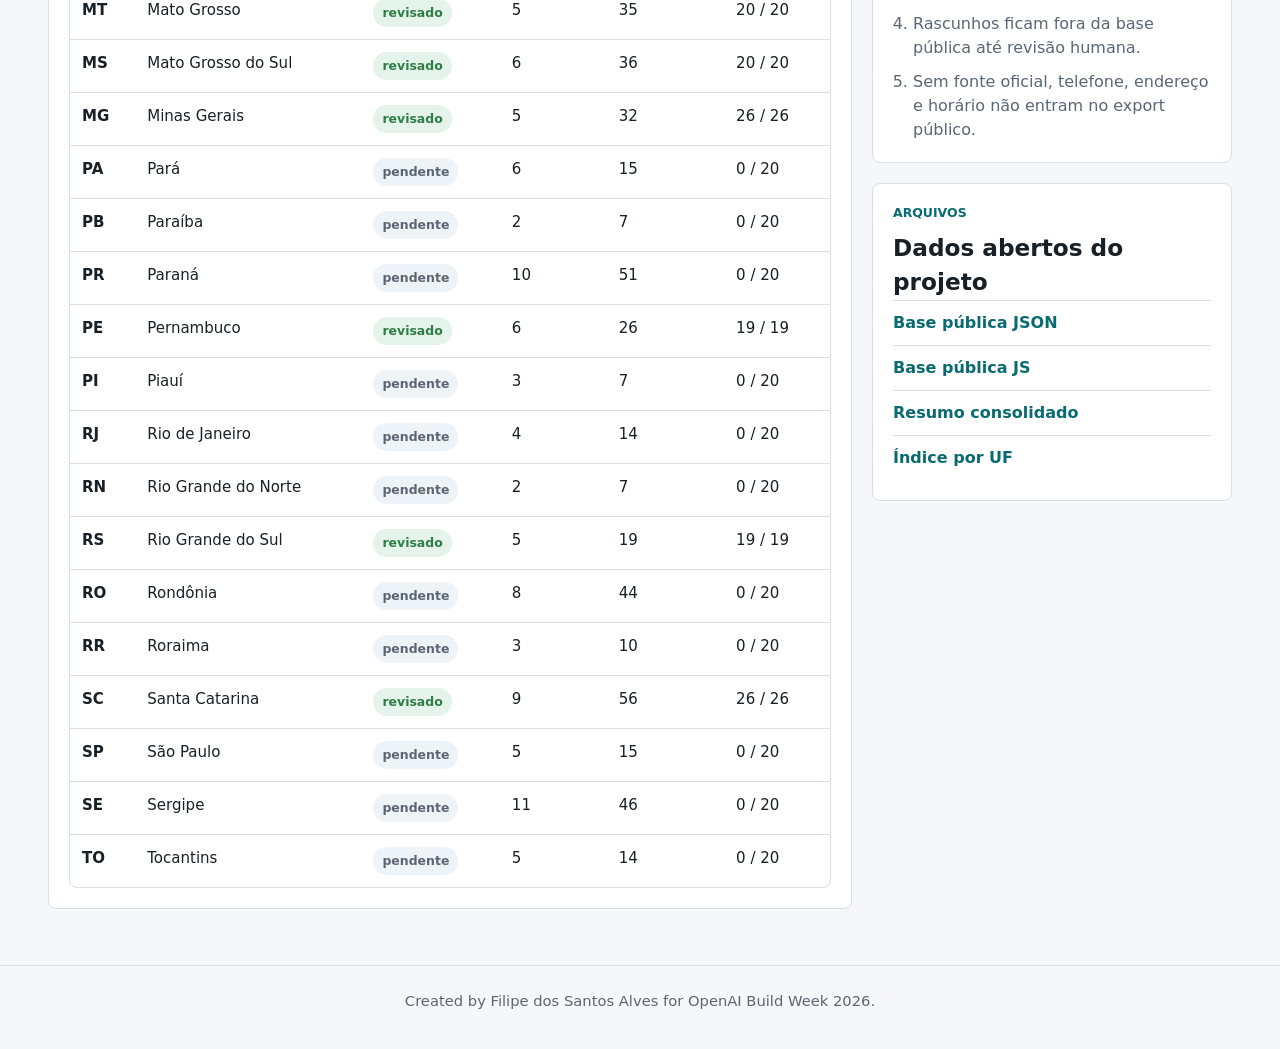
==== commit 3369c52c: "Apply selected logo across portal" ====
--- a/data/index.html
+++ b/data/index.html
@@ -9,6 +9,7 @@
   <link rel="icon" type="image/png" href="../assets/logo.png">
   <link rel="stylesheet" href="../research-desk/styles.css">
   <link rel="stylesheet" href="data-page.css">
+  <link rel="stylesheet" href="../assets/brand.css">
 </head>
 <body>
   <a class="skip-link" href="#main-content">Pular para o conteúdo</a>
--- a/assets/brand.css
+++ b/assets/brand.css
@@ -0,0 +1,28 @@
+.brand-mark {
+  width: 50px;
+  height: 50px;
+  flex: 0 0 50px;
+  display: grid;
+  place-items: center;
+  overflow: hidden;
+  border: 0;
+  border-radius: 8px;
+  background: transparent;
+}
+
+.brand-logo {
+  display: block;
+  width: 100%;
+  height: 100%;
+  object-fit: contain;
+  transform: scale(1.16);
+  transform-origin: center;
+}
+
+@media (max-width: 680px) {
+  .brand-mark {
+    width: 44px;
+    height: 44px;
+    flex-basis: 44px;
+  }
+}
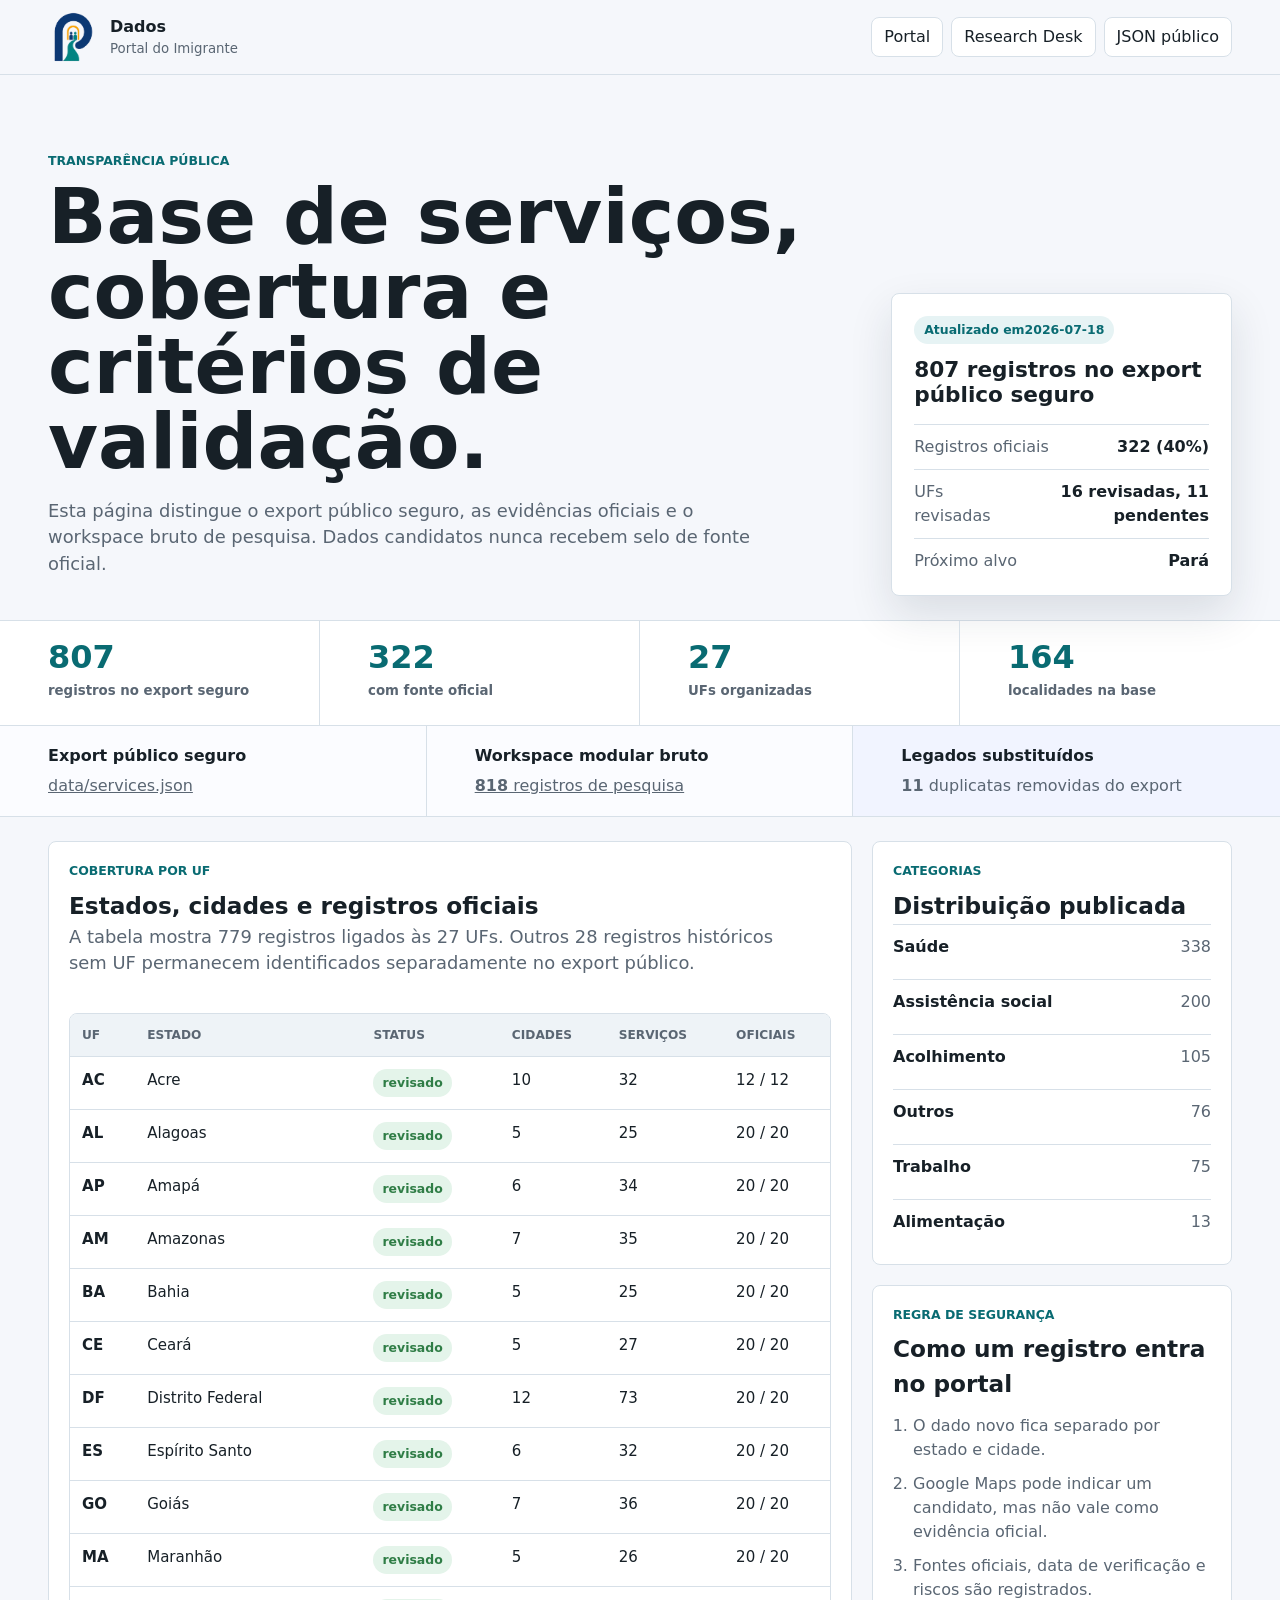
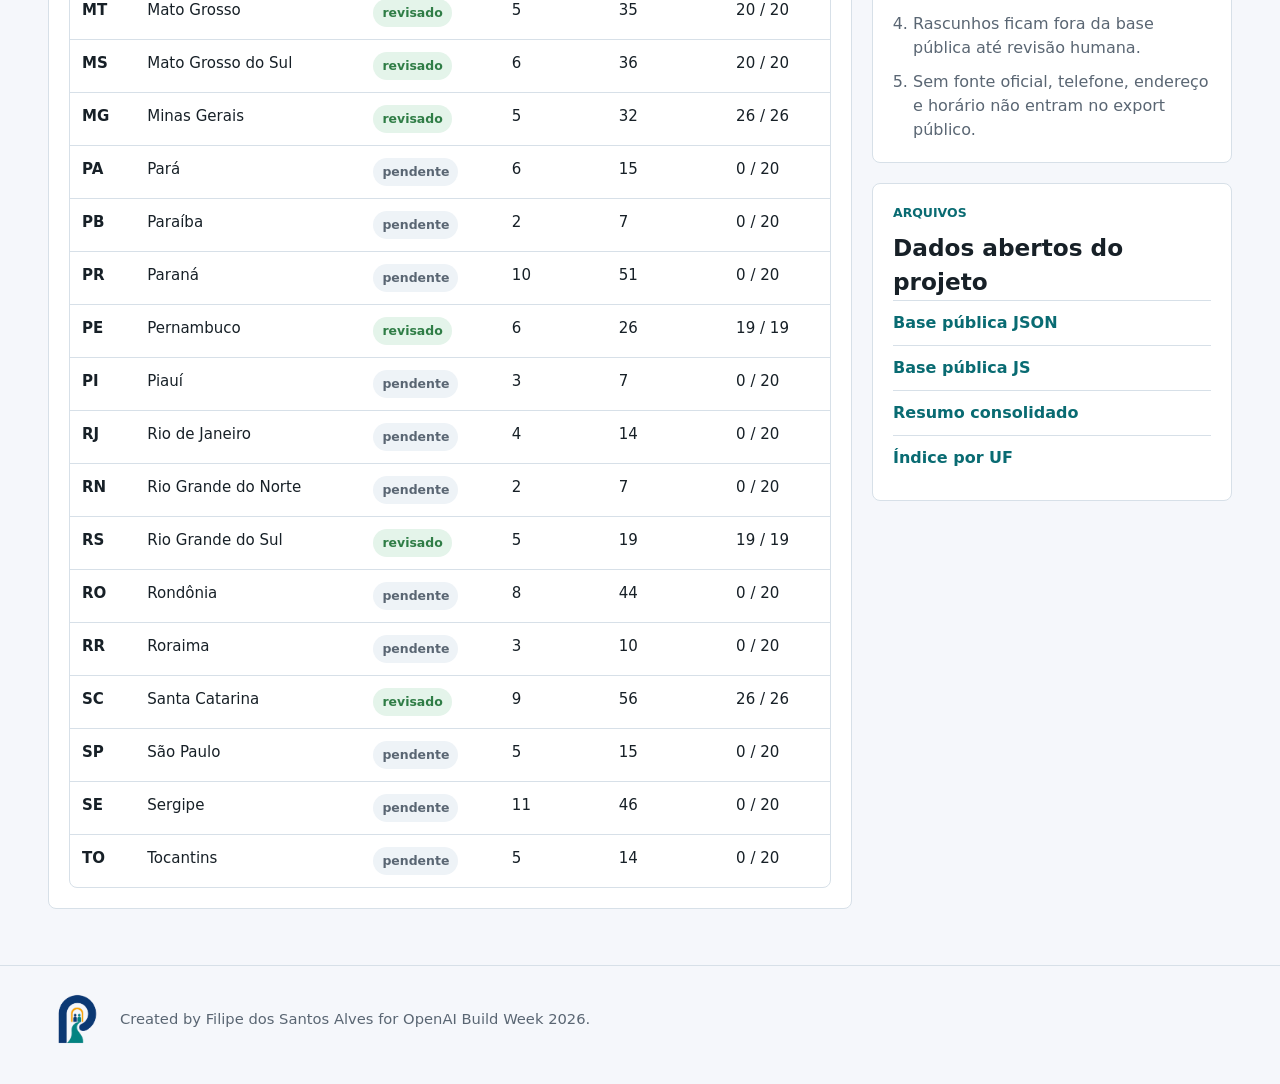
==== commit 5eedc51c: "Add logo to page footers" ====
--- a/data/index.html
+++ b/data/index.html
@@ -148,7 +148,8 @@
     </section>
   </main>
 
-  <footer class="site-credit">
+  <footer class="site-credit footer-brand">
+    <img class="footer-logo" src="../assets/logo.png" alt="">
     <span>Created by Filipe dos Santos Alves for OpenAI Build Week 2026.</span>
   </footer>
 
--- a/research-desk/styles.css
+++ b/research-desk/styles.css
@@ -147,6 +147,139 @@
   text-decoration: none;
 }
 
+.guidance-audit {
+  margin: 24px clamp(16px, 4vw, 48px) 32px;
+  padding: 24px;
+  border: 1px solid var(--line);
+  border-top: 4px solid var(--teal);
+  border-radius: 8px;
+  background: var(--surface);
+}
+
+.guidance-head {
+  align-items: flex-start;
+  margin-bottom: 18px;
+}
+
+.guidance-lead {
+  max-width: 780px;
+  margin: 8px 0 0;
+  color: var(--muted);
+}
+
+.guidance-status {
+  min-width: 210px;
+  display: grid;
+  justify-items: end;
+  gap: 7px;
+}
+
+.guidance-status small {
+  color: var(--muted);
+}
+
+.guidance-status a {
+  color: var(--teal);
+  font-weight: 800;
+}
+
+.guidance-warning {
+  display: grid;
+  grid-template-columns: auto 1fr;
+  gap: 12px;
+  padding: 12px 14px;
+  border-left: 4px solid #d99b2b;
+  border-radius: 6px;
+  background: #fff8e8;
+  font-size: .9rem;
+}
+
+.guidance-grid {
+  display: grid;
+  grid-template-columns: repeat(2, minmax(0, 1fr));
+  margin-top: 18px;
+  border-top: 1px solid var(--line);
+  border-left: 1px solid var(--line);
+}
+
+.guidance-grid a {
+  min-width: 0;
+  display: grid;
+  grid-template-columns: 130px minmax(0, 1fr) auto;
+  align-items: center;
+  gap: 12px;
+  min-height: 68px;
+  padding: 12px 14px;
+  border-right: 1px solid var(--line);
+  border-bottom: 1px solid var(--line);
+  text-decoration: none;
+}
+
+.guidance-grid a:hover {
+  background: var(--surface-2);
+}
+
+.guidance-grid span {
+  color: var(--muted);
+  font-size: .78rem;
+  font-weight: 800;
+  text-transform: uppercase;
+}
+
+.guidance-grid b {
+  min-width: 0;
+  font-size: .9rem;
+}
+
+.guidance-grid em {
+  padding: 4px 7px;
+  border-radius: 4px;
+  background: #e5f4e9;
+  color: var(--green);
+  font-size: .72rem;
+  font-style: normal;
+  font-weight: 850;
+}
+
+@media (max-width: 820px) {
+  .guidance-grid {
+    grid-template-columns: 1fr;
+  }
+
+  .guidance-status {
+    min-width: 0;
+    justify-items: start;
+  }
+}
+
+@media (max-width: 560px) {
+  .top-actions {
+    width: 100%;
+    overflow-x: auto;
+  }
+
+  .top-actions a {
+    flex: 0 0 auto;
+  }
+
+  .guidance-audit {
+    padding: 18px;
+  }
+
+  .guidance-warning,
+  .guidance-grid a {
+    grid-template-columns: 1fr;
+  }
+
+  .guidance-grid a {
+    gap: 5px;
+  }
+
+  .guidance-grid em {
+    justify-self: start;
+  }
+}
+
 button {
   cursor: pointer;
   padding: 0 14px;
--- a/assets/brand.css
+++ b/assets/brand.css
@@ -19,10 +19,39 @@
   transform-origin: center;
 }
 
+.footer-brand {
+  display: flex;
+  align-items: center;
+  gap: 14px;
+  text-align: left;
+}
+
+.footer-logo {
+  display: block;
+  width: 58px;
+  height: 58px;
+  flex: 0 0 58px;
+  object-fit: contain;
+}
+
+.footer-brand > div {
+  min-width: 0;
+}
+
 @media (max-width: 680px) {
   .brand-mark {
     width: 44px;
     height: 44px;
     flex-basis: 44px;
   }
+
+  .footer-brand {
+    align-items: flex-start;
+  }
+
+  .footer-logo {
+    width: 50px;
+    height: 50px;
+    flex-basis: 50px;
+  }
 }
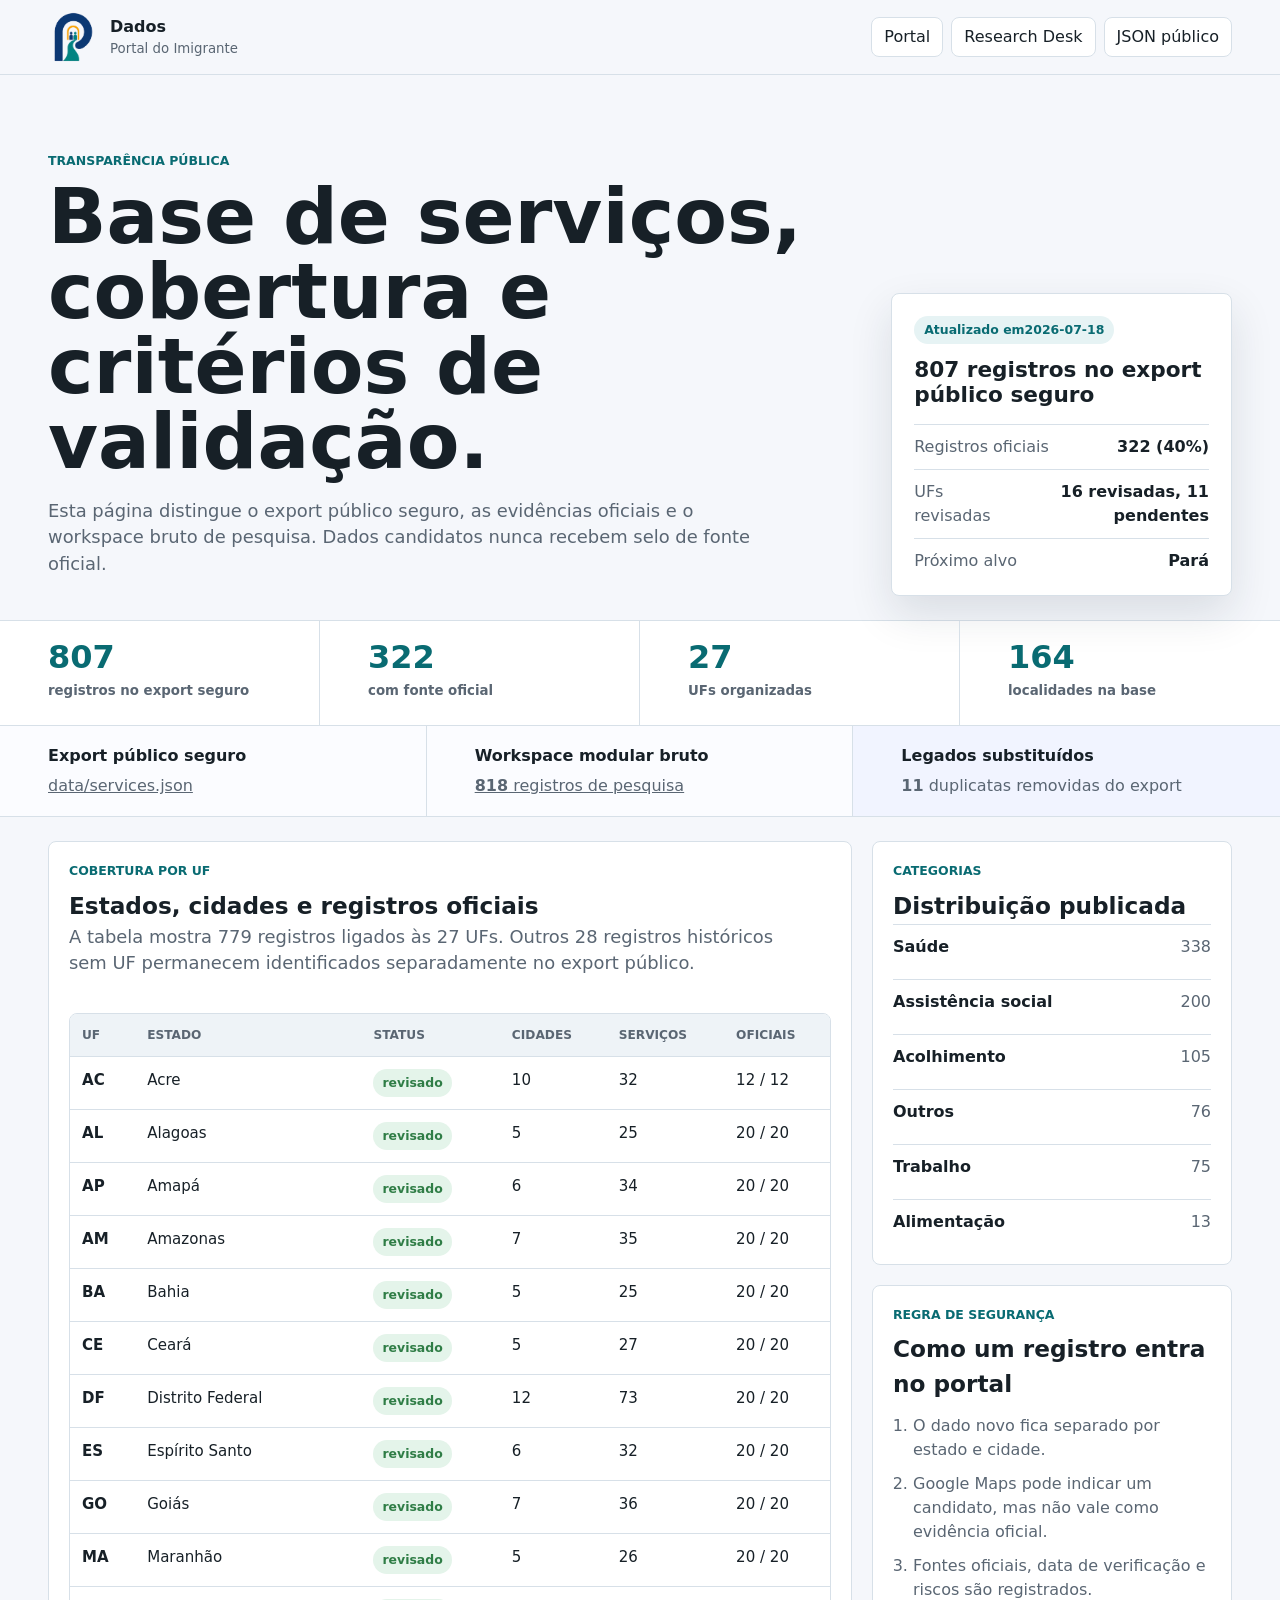
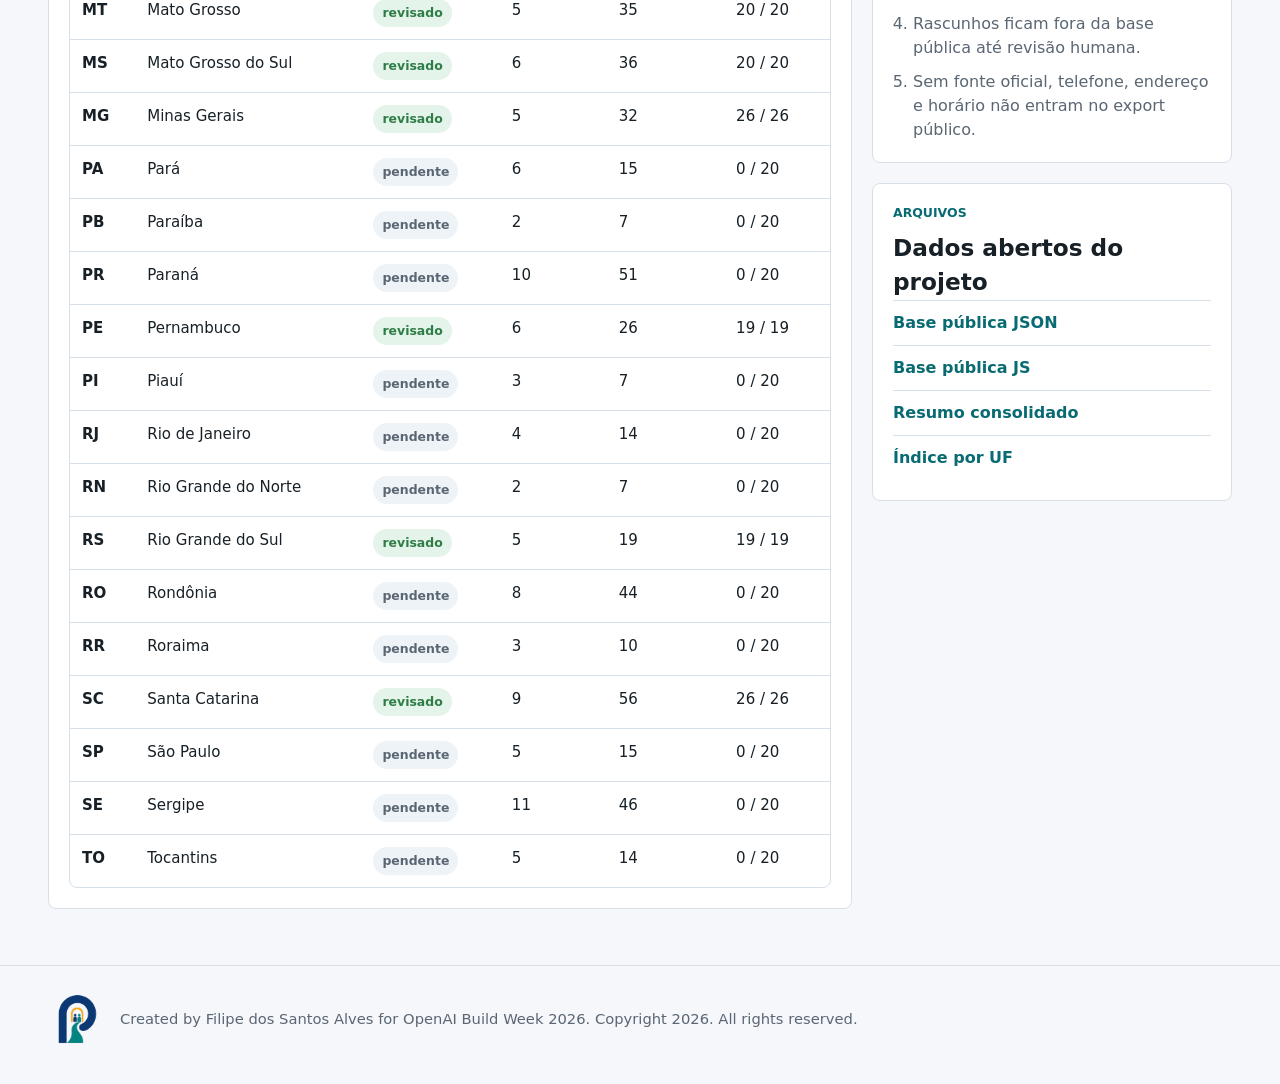
==== commit 89d8fe91: "Improve security, privacy and copyright protection" ====
--- a/data/index.html
+++ b/data/index.html
@@ -4,7 +4,8 @@
   <meta charset="utf-8">
   <meta name="viewport" content="width=device-width,initial-scale=1">
   <meta name="description" content="Transparência dos dados do Portal do Imigrante: cobertura, validação, arquivos públicos e estado da pesquisa.">
-  <meta http-equiv="Content-Security-Policy" content="default-src 'self'; style-src 'self'; script-src 'self'; img-src 'self' data:; connect-src 'self'; object-src 'none'; base-uri 'self'; form-action 'self'">
+  <meta name="referrer" content="no-referrer">
+  <meta http-equiv="Content-Security-Policy" content="default-src 'none'; base-uri 'self'; form-action 'self'; script-src 'self'; style-src 'self'; img-src 'self' data:; font-src 'self'; connect-src 'self'; manifest-src 'self'; worker-src 'self'; object-src 'none'; frame-src 'none'; child-src 'none'; media-src 'none'; upgrade-insecure-requests">
   <title>Dados | Portal do Imigrante</title>
   <link rel="icon" type="image/png" href="../assets/logo.png">
   <link rel="stylesheet" href="../research-desk/styles.css">
@@ -150,7 +151,7 @@
 
   <footer class="site-credit footer-brand">
     <img class="footer-logo" src="../assets/logo.png" alt="">
-    <span>Created by Filipe dos Santos Alves for OpenAI Build Week 2026.</span>
+    <span>Created by Filipe dos Santos Alves for OpenAI Build Week 2026. Copyright 2026. All rights reserved.</span>
   </footer>
 
   <script src="services.js"></script>
